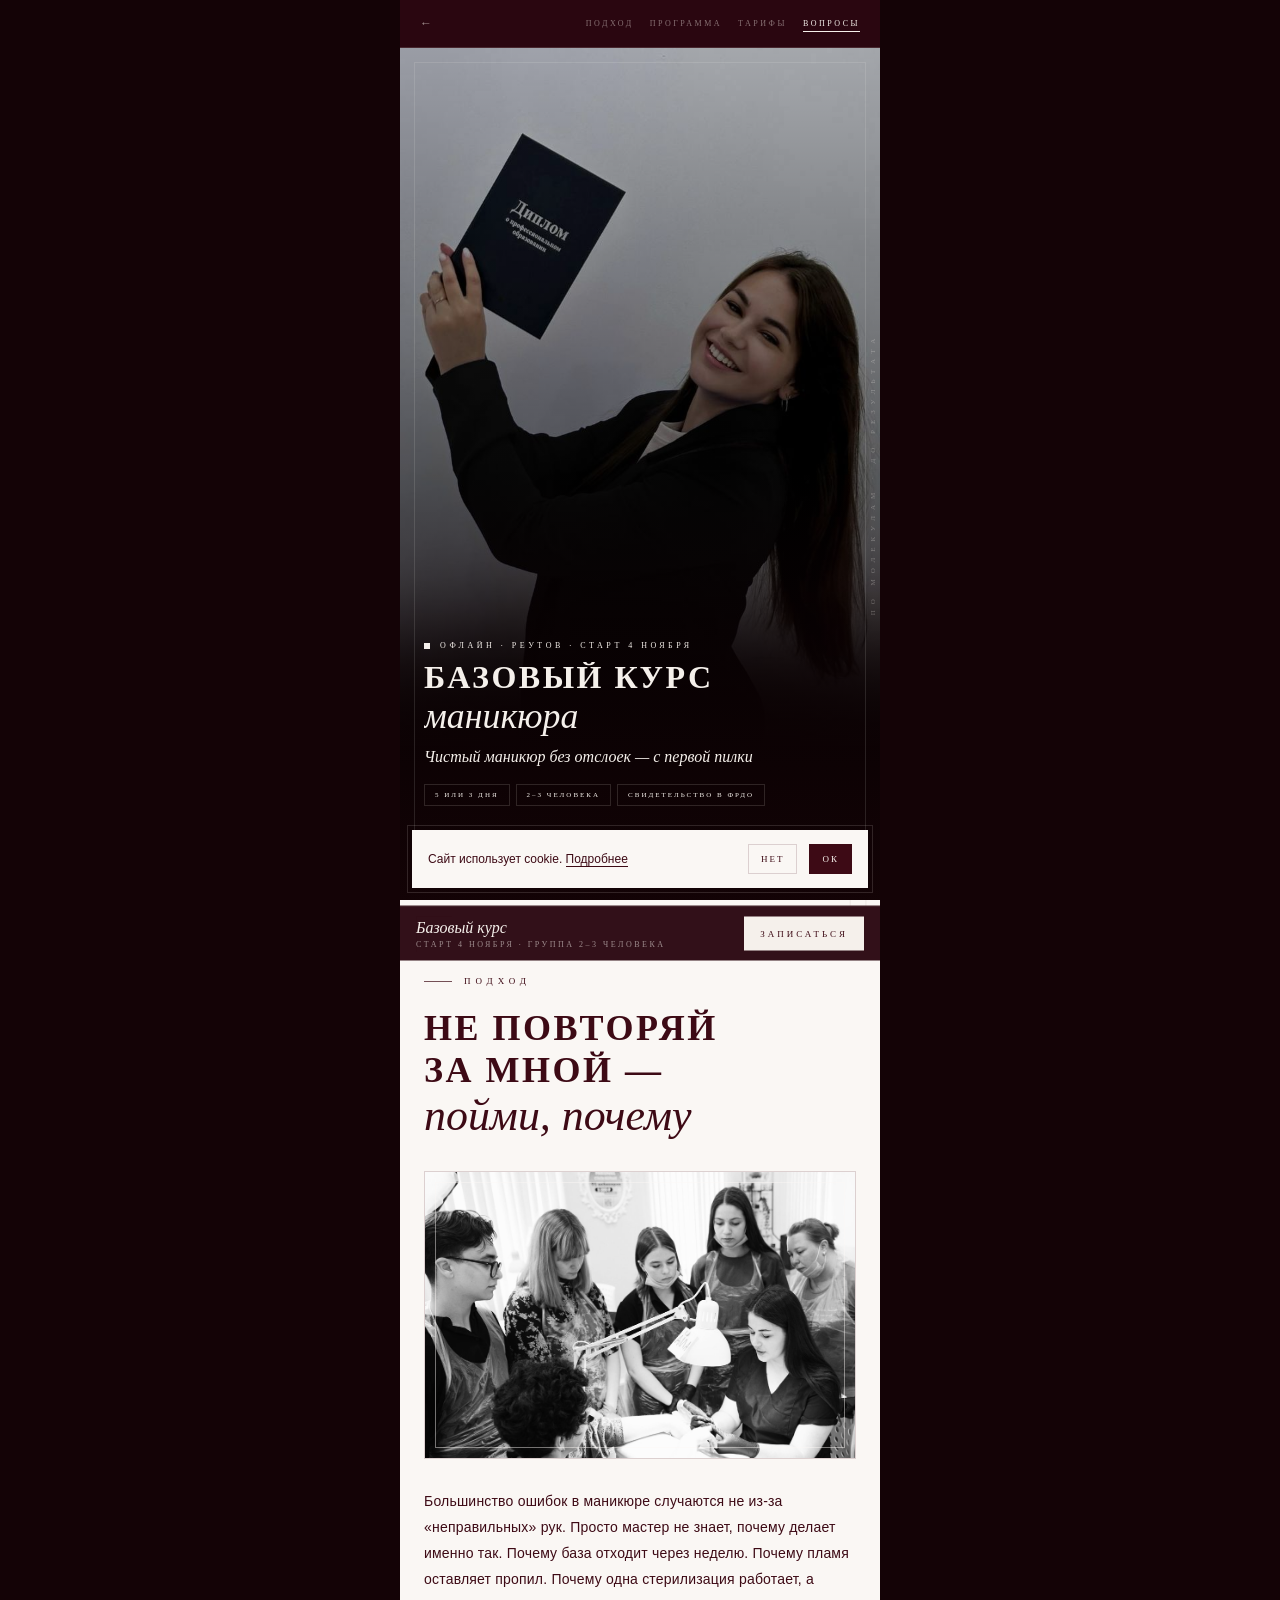
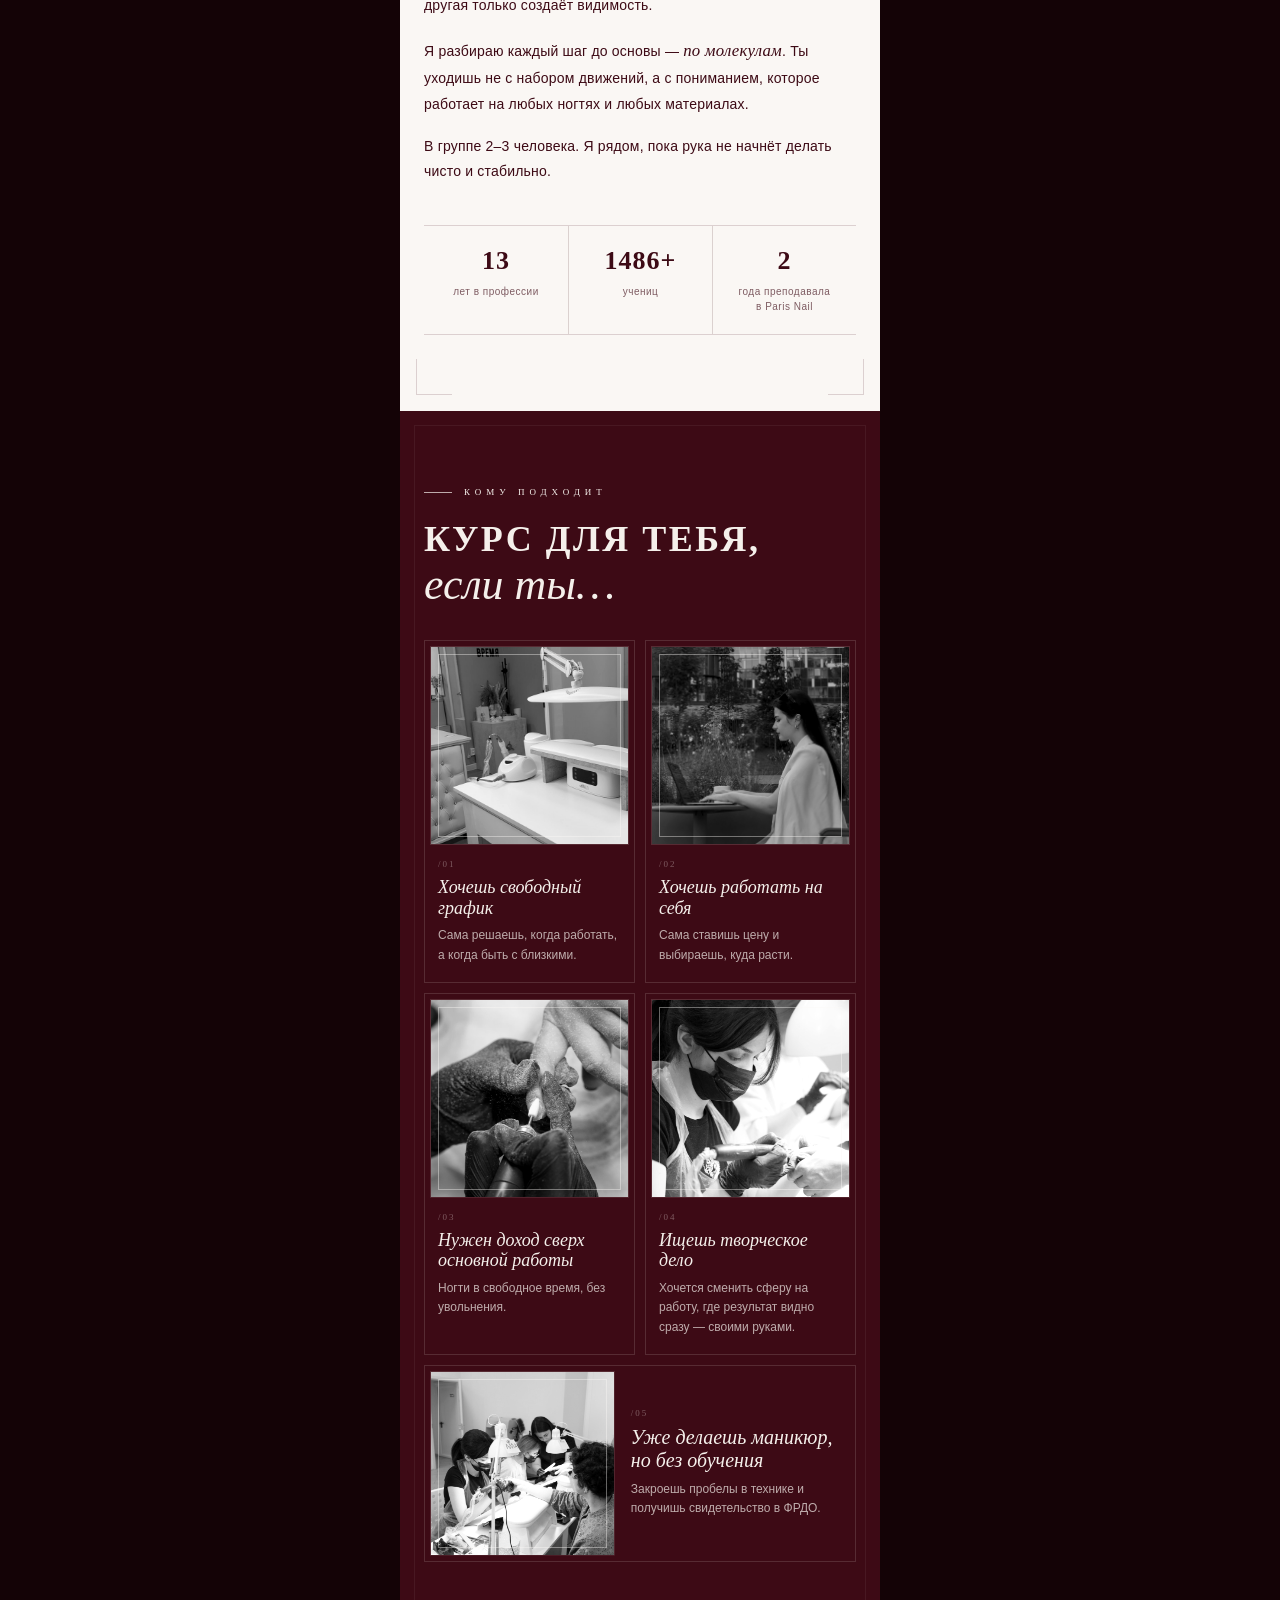
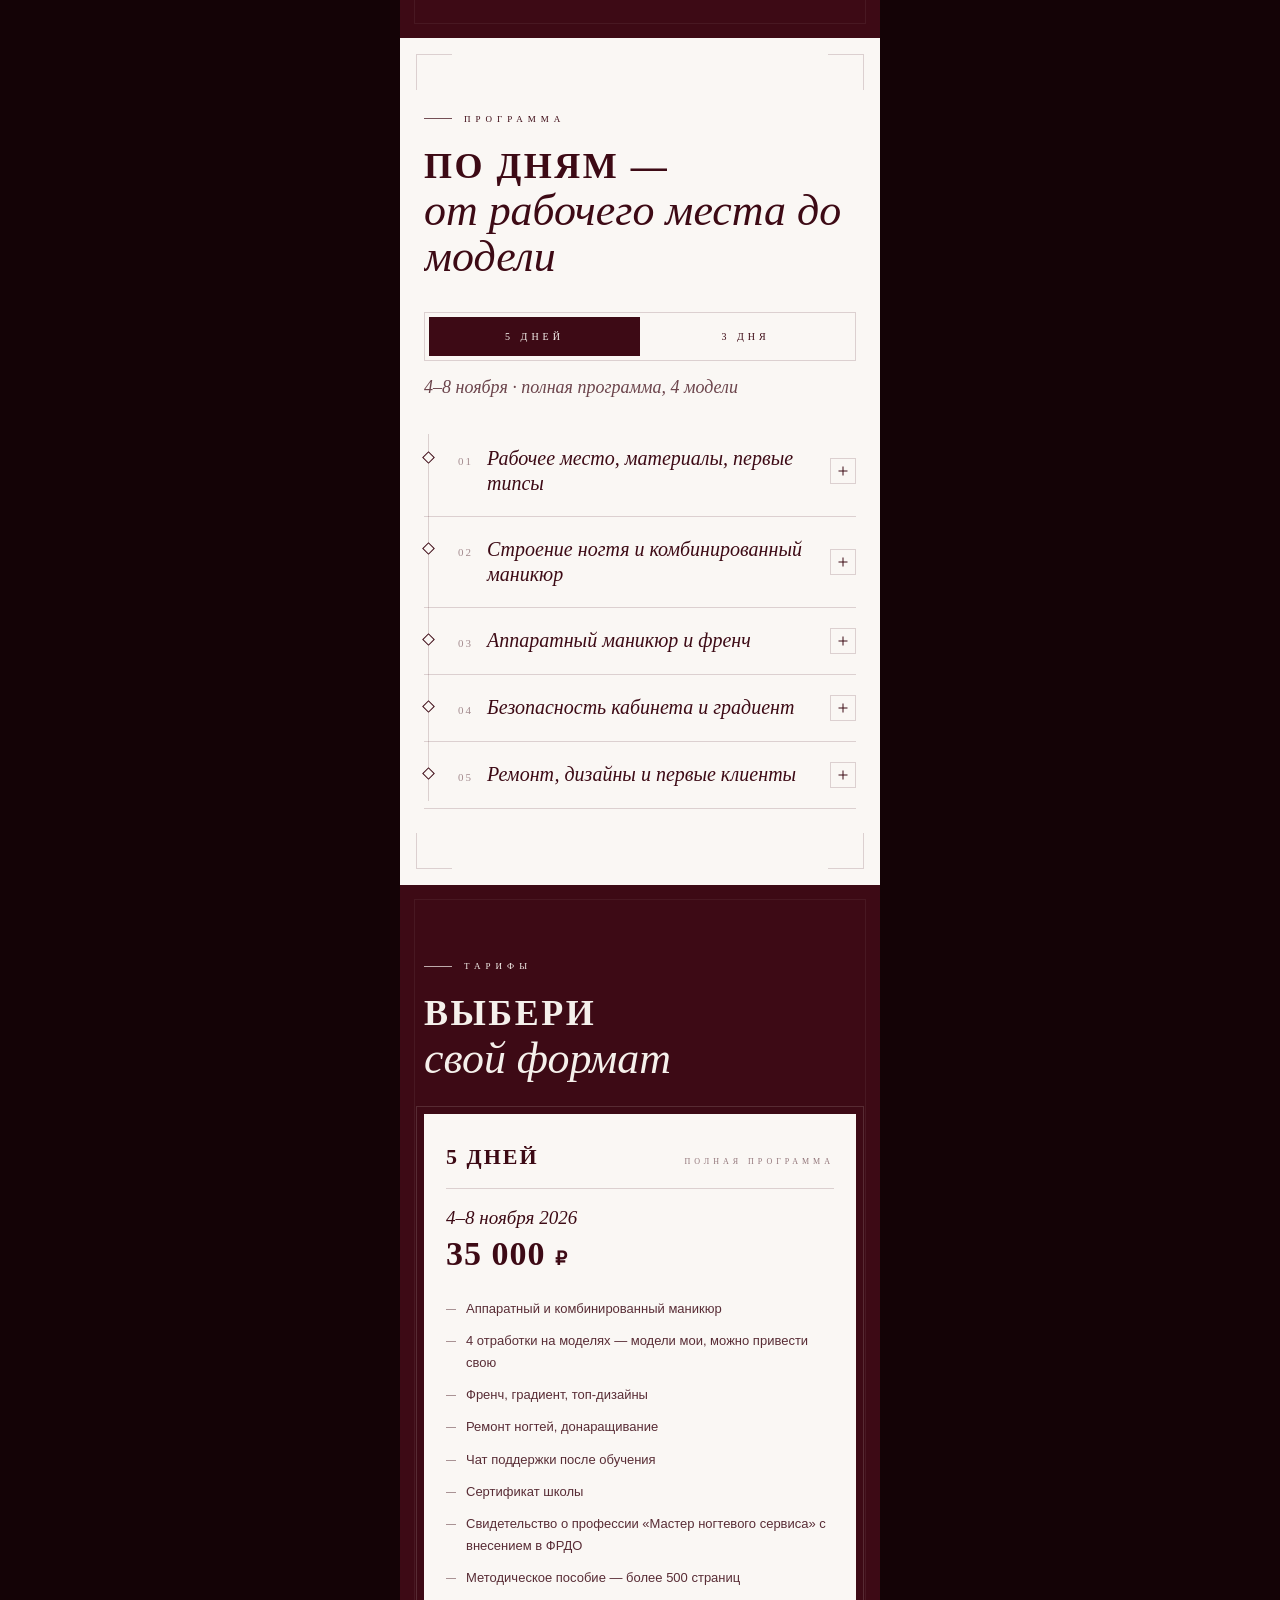
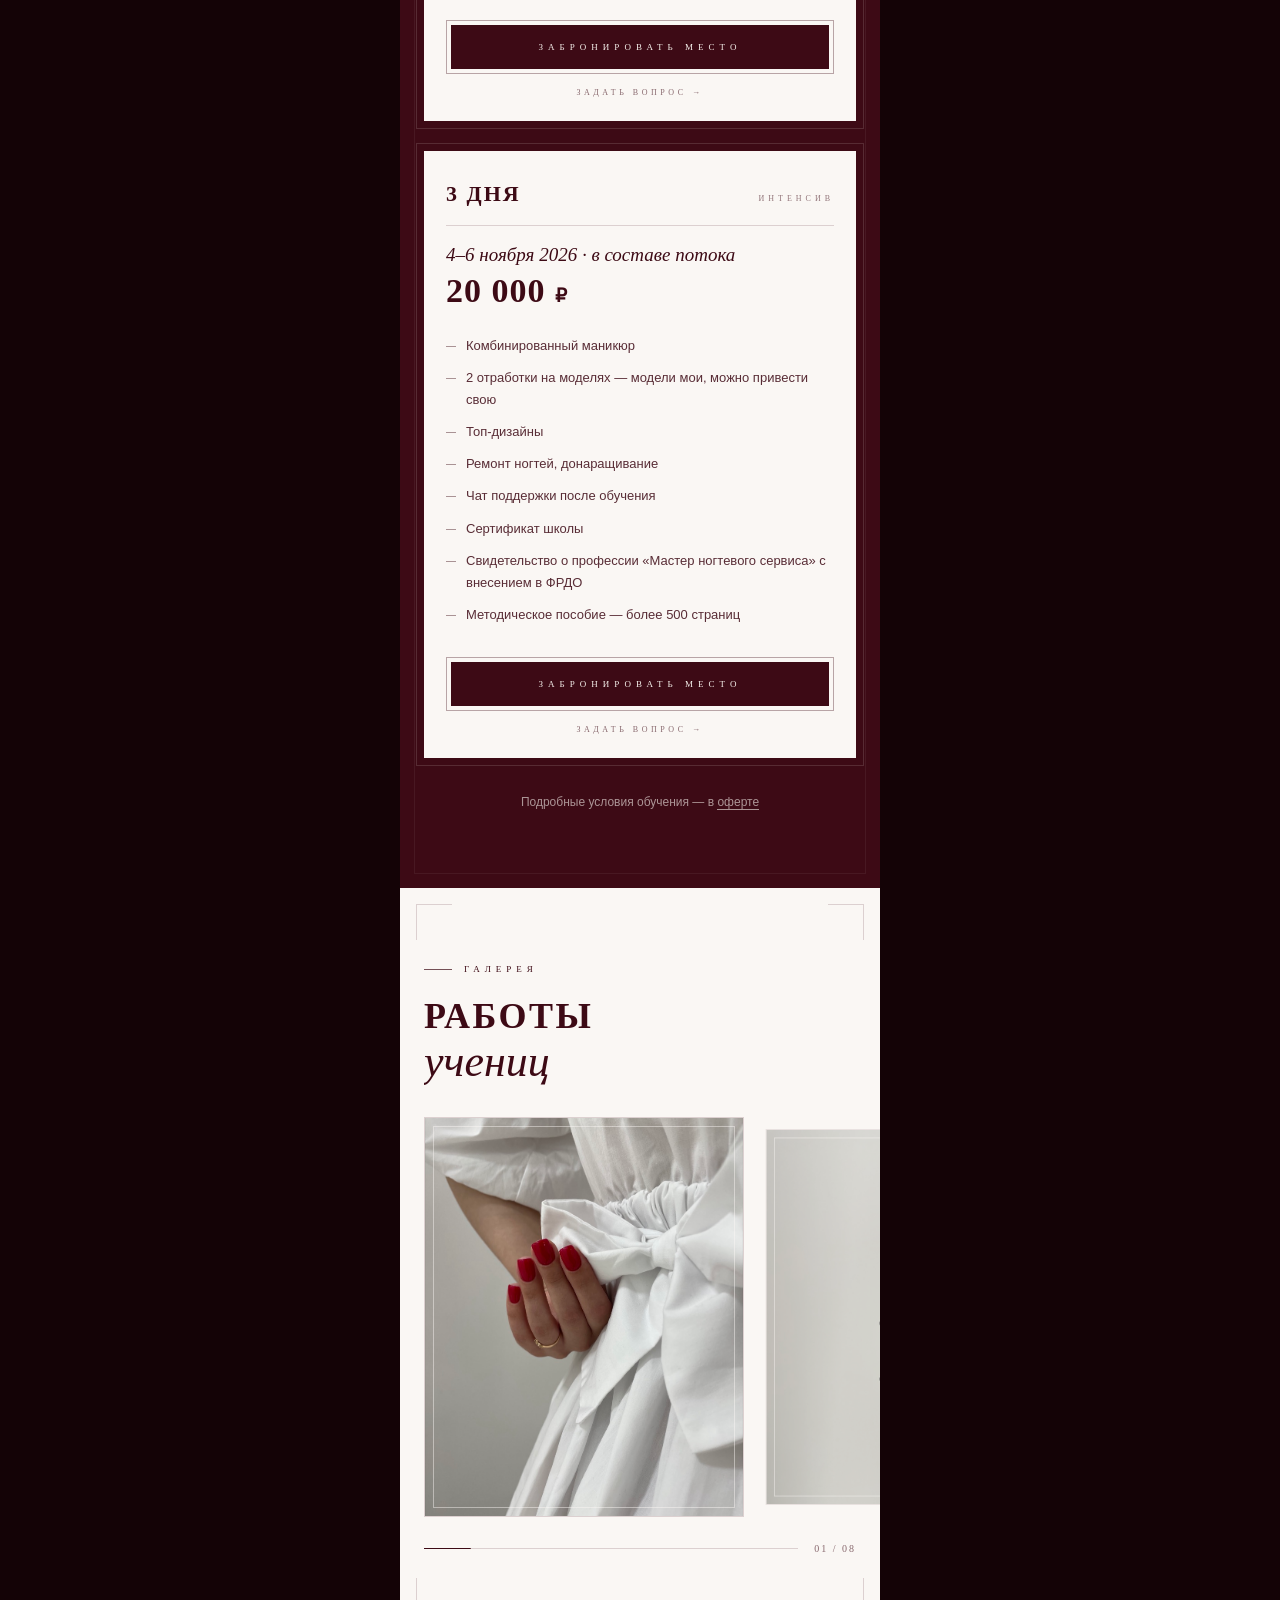
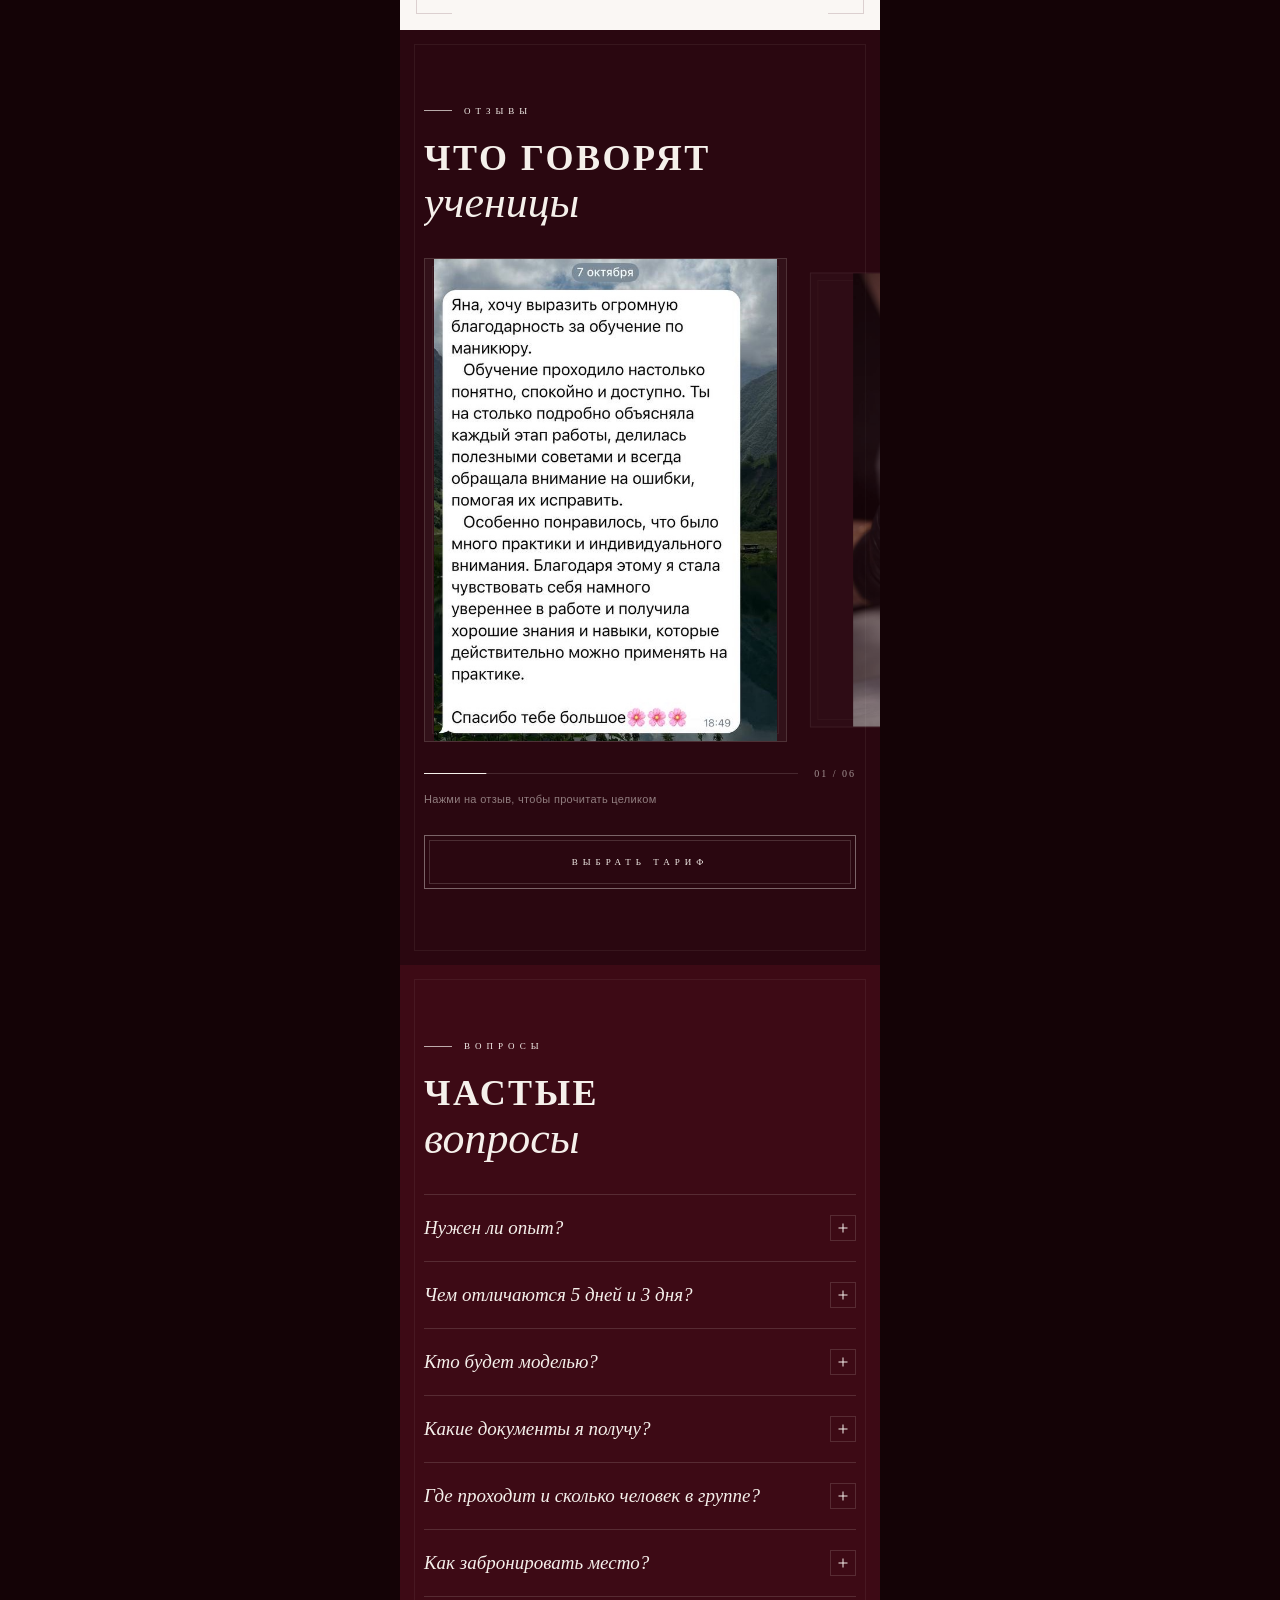
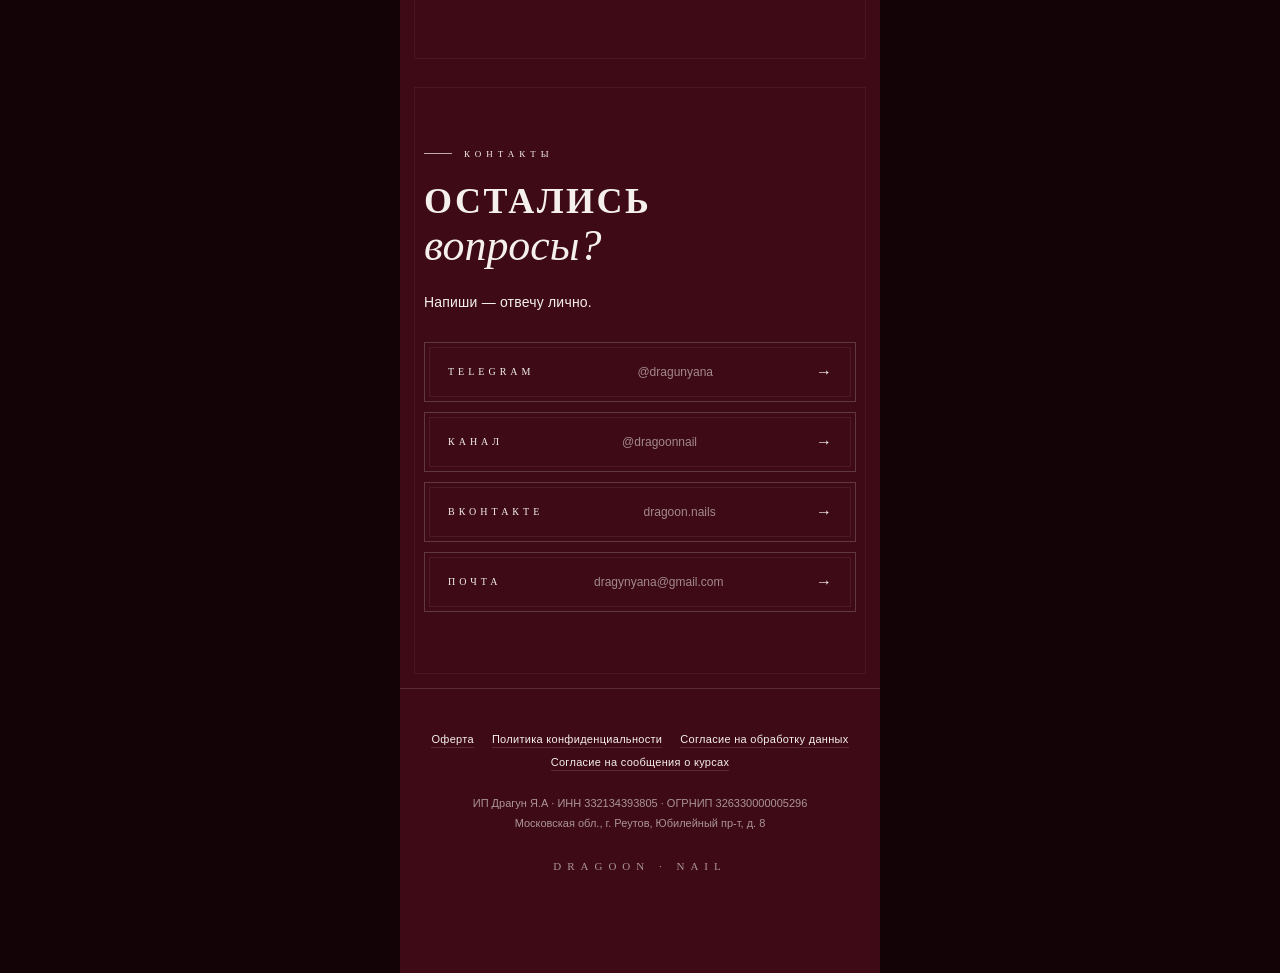
==== bazovyj-kurs.html @ 91896adf "Страница базового курса вместо Тильды Новая страница bazovyj-kurs.html: программа 5 и 3 дня, тарифы " ====
<!DOCTYPE html>
<html lang="ru">
<head>
  <meta charset="UTF-8">
  <meta name="viewport" content="width=device-width, initial-scale=1.0, viewport-fit=cover">
  <title>Базовый курс маникюра — DRAGOON.NAIL</title>
  <meta name="description" content="Офлайн-курс маникюра с нуля в Реутове. 5 или 3 дня, группа 2–3 человека, свидетельство с внесением в ФРДО. Старт 4 ноября.">
  <meta name="theme-color" content="#2A0710">
  <link rel="stylesheet" href="fonts/local-fonts.css">
  <script>document.documentElement.classList.add('js')</script>
  <style>
    /* Стиль: #3D0A15 тёмный | #FAF7F4 светлый | Cinzel заголовки | рамки, прямые углы */
    :root {
      --dark: #3D0A15;
      --darker: #2A0710;
      --light: #FAF7F4;
      --cream: #F5F0EB;
      --line-d: rgba(245,240,235,0.14);
      --line-l: rgba(61,10,21,0.16);
      --font-display: 'Cinzel', serif;
      --font-italic: 'Cormorant Garamond', serif;
      --font-body: 'Inter', sans-serif;
      --ease: cubic-bezier(.2,.7,.1,1);
    }
    *, *::before, *::after { box-sizing: border-box; margin: 0; padding: 0; }
    html { scroll-behavior: smooth; background: #140306; overflow-x: hidden; }
    body {
      max-width: 480px;
      margin: 0 auto;
      font-family: var(--font-body);
      font-weight: 300;
      color: var(--cream);
      background: var(--dark);
      -webkit-font-smoothing: antialiased;
      overflow-x: hidden;
    }
    a { color: inherit; text-decoration: none; }
    img { display: block; max-width: 100%; }
    button { font: inherit; color: inherit; background: none; border: 0; cursor: pointer; }
    ul, ol { list-style: none; }

    /* ─── ПРОГРЕСС ПРОКРУТКИ ─── */
    .progress {
      position: fixed; top: 0; left: 0; z-index: 300;
      width: 100%; height: 1px;
      background: var(--cream); opacity: 0.7;
      transform-origin: 0 50%; transform: scaleX(0);
    }

    /* ─── НАВИГАЦИЯ ─── */
    .nav {
      position: sticky; top: 0; z-index: 100;
      display: flex; align-items: center; justify-content: space-between;
      padding: 15px 20px;
      background: rgba(42,7,16,0.94);
      -webkit-backdrop-filter: blur(10px); backdrop-filter: blur(10px);
      border-bottom: 1px solid var(--line-d);
    }
    .nav__back { font-family: var(--font-display); font-size: 12px; opacity: 0.6; padding-right: 8px; }
    .nav__links { display: flex; gap: 16px; }
    .nav__links a {
      position: relative; padding: 4px 0;
      font-family: var(--font-display); font-size: 8px; letter-spacing: 2.5px; text-transform: uppercase;
      opacity: 0.45; transition: opacity .4s;
    }
    .nav__links a::after {
      content: ''; position: absolute; left: 0; bottom: 0; width: 100%; height: 1px;
      background: currentColor; transform: scaleX(0); transform-origin: left;
      transition: transform .5s var(--ease);
    }
    .nav__links a.is-active { opacity: 1; }
    .nav__links a.is-active::after { transform: scaleX(1); }

    /* ─── СЕКЦИИ ─── */
    section, .footer { position: relative; padding: 76px 24px; overflow: hidden; }
    .s-dark { background: var(--dark); color: var(--cream); }
    .s-light { background: var(--light); color: var(--dark); }
    /* Глубокий бордо — для отзывов, отделяет их от финальных блоков */
    .s-darker { background: var(--darker); color: var(--cream); }
    .s-dark .faq, .s-dark .faq details, .s-dark .plus { border-color: var(--line-d); }
    .s-dark .doc { border-color: var(--line-d); }
    .s-dark .doc--official { background: var(--light); color: var(--dark); border-color: var(--light); outline-color: var(--line-d); }
    .s-dark .doc--official .doc__marks span { border-color: rgba(61,10,21,0.3); }
    .s-dark .footer__docs a { border-color: var(--line-d); }
    .footer.s-dark { border-top: 1px solid var(--line-d); }
    .inner-frame { position: absolute; inset: 14px; border: 1px solid rgba(245,240,235,0.06); pointer-events: none; }
    .s-light .inner-frame { border-color: rgba(61,10,21,0.07); }
    .corner { position: absolute; width: 36px; height: 36px; pointer-events: none; transition: width 1.2s var(--ease), height 1.2s var(--ease); }
    .js .corner { width: 0; height: 0; }
    .js .in-corners .corner { width: 36px; height: 36px; }
    .corner--tl { top: 16px; left: 16px; border-top: 1px solid var(--line-l); border-left: 1px solid var(--line-l); }
    .corner--tr { top: 16px; right: 16px; border-top: 1px solid var(--line-l); border-right: 1px solid var(--line-l); }
    .corner--bl { bottom: 16px; left: 16px; border-bottom: 1px solid var(--line-l); border-left: 1px solid var(--line-l); }
    .corner--br { bottom: 16px; right: 16px; border-bottom: 1px solid var(--line-l); border-right: 1px solid var(--line-l); }

    /* Крупная римская цифра на фоне, двигается медленнее страницы */
    .bg-num {
      position: absolute; top: 34px; right: -6px;
      font-family: var(--font-display); font-weight: 400; font-size: 168px; line-height: 1;
      color: transparent; -webkit-text-stroke: 1px rgba(245,240,235,0.07);
      pointer-events: none; user-select: none; will-change: transform;
    }
    .s-light .bg-num { -webkit-text-stroke-color: rgba(61,10,21,0.07); }

    .label {
      display: flex; align-items: center; gap: 12px; margin-bottom: 22px;
      font-family: var(--font-display); font-size: 9px; letter-spacing: 5px; text-transform: uppercase; opacity: 0.55;
    }
    .label::before { content: ''; width: 28px; height: 1px; background: currentColor; opacity: 0.7; }
    .title {
      position: relative;
      font-family: var(--font-display); font-weight: 600;
      font-size: clamp(26px, 7.4vw, 36px); line-height: 1.12; letter-spacing: 2.5px; text-transform: uppercase;
      margin-bottom: 30px;
    }
    .italic { font-family: var(--font-italic); font-style: italic; font-weight: 400; text-transform: none; letter-spacing: 0; }
    .title .italic { font-size: 1.22em; line-height: 1.05; }
    .text { font-size: 14px; line-height: 1.85; letter-spacing: 0.2px; opacity: 0.82; }
    .text + .text { margin-top: 16px; }
    .text em { font-family: var(--font-italic); font-size: 1.2em; font-style: italic; opacity: 1; }

    /* ─── АНИМАЦИИ ПОЯВЛЕНИЯ ─── */
    .js [data-r] { opacity: 0; transform: translateY(26px); transition: opacity 1.1s var(--ease), transform 1.1s var(--ease); transition-delay: var(--d, 0s); }
    .js [data-r].in { opacity: 1; transform: none; }
    .mask { display: block; overflow: hidden; padding-bottom: 0.06em; }
    .mask > span { display: block; }
    .js .mask > span { transform: translateY(110%); transition: transform 1.2s var(--ease); transition-delay: var(--d, 0s); }
    .js .mask.in > span { transform: none; }

    /* ─── ФОТО-РАМКИ ─── */
    .ph {
      position: relative; display: flex; align-items: center; justify-content: center;
      padding: 18px; text-align: center; border: 1px solid var(--line-l);
    }
    .s-dark .ph, .s-darker .ph { border-color: var(--line-d); }
    .ph::before { content: ''; position: absolute; inset: 7px; border: 1px solid currentColor; opacity: 0.06; pointer-events: none; }
    .ph > span { font-family: var(--font-display); font-size: 8px; line-height: 2.1; letter-spacing: 3px; text-transform: uppercase; opacity: 0.38; }
    .ph > img { position: absolute; inset: 0; width: 100%; height: 100%; object-fit: cover; }

    /* ─── КНОПКИ: двойная рамка, заливка слева направо ─── */
    .btn { display: block; width: 100%; padding: 4px; border: 1px solid rgba(245,240,235,0.4); text-align: center; }
    .btn > span {
      position: relative; z-index: 0; display: block; overflow: hidden;
      padding: 16px 20px; border: 1px solid rgba(245,240,235,0.16);
      font-family: var(--font-display); font-size: 9px; letter-spacing: 5px; text-transform: uppercase;
      transition: color .55s var(--ease);
    }
    .btn > span::before {
      content: ''; position: absolute; inset: 0; z-index: -1; background: var(--cream);
      transform: scaleX(0); transform-origin: right; transition: transform .65s var(--ease);
    }
    .btn:hover > span, .btn:focus-visible > span { color: var(--dark); }
    .btn:hover > span::before, .btn:focus-visible > span::before { transform: scaleX(1); transform-origin: left; }
    .btn--solid > span { background: var(--cream); color: var(--dark); }
    .btn--solid > span::before { background: var(--dark); }
    .btn--solid:hover > span, .btn--solid:focus-visible > span { color: var(--cream); }
    .s-light .btn, .plan .btn { border-color: rgba(61,10,21,0.35); }
    .s-light .btn > span, .plan .btn > span { border-color: rgba(61,10,21,0.14); }
    .plan .btn--solid > span { background: var(--dark); color: var(--cream); }
    .plan .btn--solid > span::before { background: var(--darker); }

    /* ─── 1. ШАПКА ─── */
    /* Фото на весь экран, затемнение снизу — как на главной */
    .hero { min-height: calc(100svh - 48px); padding: 28px 24px 40px; display: flex; flex-direction: column; justify-content: flex-end; }
    .hero__photo { position: absolute; inset: 0; z-index: 0; padding: 0; border: 0; }
    .hero__photo::before { display: none; }
    .hero__photo > img { object-position: center 18%; transform: scale(1.08); transition: transform 2.4s var(--ease); }
    .hero__photo.in > img { transform: none; }
    .hero__photo::after {
      content: ''; position: absolute; inset: 0;
      background: linear-gradient(to bottom, rgba(0,0,0,0.05) 0%, rgba(0,0,0,0.5) 50%, rgba(20,3,6,0.95) 100%);
    }
    .js .hero__photo { opacity: 0; transform: none; transition: opacity 1.4s var(--ease); }
    .js .hero__photo.in { opacity: 1; }
    .hero > *:not(.hero__photo) { position: relative; z-index: 2; }
    .hero > .inner-frame { position: absolute; z-index: 2; border-color: rgba(245,240,235,0.12); }
    .hero > .hero__vert { position: absolute; }
    /* Текст шапки мельче и ниже, чтобы не закрывать лицо */
    .hero { padding-bottom: 28px; }
    .hero .hero__tag { font-size: 8px; letter-spacing: 3.5px; margin-bottom: 12px; }
    .hero .hero__title { font-size: clamp(24px, 7vw, 32px); letter-spacing: 2.5px; }
    .hero .hero__sub { font-size: 16px; margin-top: 10px; }
    .hero .hero__badges { gap: 6px; margin: 16px 0 18px; }
    .hero .hero__badges span { padding: 6px 10px; font-size: 7px; letter-spacing: 2px; }
    .hero .btn > span { padding: 13px 18px; }
    .hero .hero__scroll { display: none; }
    .hero__vert {
      position: absolute; top: 50%; right: 3px; transform: translateY(-50%) rotate(180deg);
      writing-mode: vertical-rl; font-family: var(--font-display); font-size: 7px; letter-spacing: 6px; opacity: 0.3;
    }
    .hero__tag { display: flex; align-items: center; gap: 10px; margin-bottom: 18px; font-family: var(--font-display); font-size: 9px; letter-spacing: 4px; text-transform: uppercase; opacity: 0.75; }
    .hero__tag i { width: 6px; height: 6px; background: var(--cream); animation: pulse 2.4s ease-in-out infinite; }
    @keyframes pulse { 0%, 100% { opacity: 1; } 50% { opacity: 0.2; } }
    .hero__title { font-family: var(--font-display); font-weight: 700; font-size: clamp(40px, 12.4vw, 58px); line-height: 0.98; letter-spacing: 3px; text-transform: uppercase; }
    .hero__title .italic { font-size: 1.12em; font-weight: 400; letter-spacing: 0; margin-top: 4px; }
    .hero__sub { margin-top: 18px; font-family: var(--font-italic); font-style: italic; font-size: 21px; line-height: 1.35; opacity: 0.8; }
    .hero__badges { display: flex; flex-wrap: wrap; gap: 8px; margin: 26px 0 30px; }
    .hero__badges span { padding: 8px 12px; border: 1px solid var(--line-d); font-family: var(--font-display); font-size: 8px; letter-spacing: 2.5px; text-transform: uppercase; }
    .hero__scroll { display: flex; justify-content: center; margin-top: 28px; }
    .hero__scroll span { position: relative; width: 1px; height: 44px; background: var(--line-d); overflow: hidden; }
    .hero__scroll span::after { content: ''; position: absolute; left: 0; top: -14px; width: 1px; height: 14px; background: var(--cream); animation: drip 2.2s var(--ease) infinite; }
    @keyframes drip { to { top: 44px; } }

    /* ─── 2. ПОДХОД ─── */
    .approach__photo { aspect-ratio: 3 / 2; margin: 6px 0 30px; padding: 0; overflow: hidden; }
    .approach__photo > img { object-fit: cover; object-position: center 30%; }
    .approach__photo::after { content: ''; position: absolute; inset: 10px; border: 1px solid rgba(250,247,244,0.45); pointer-events: none; }
    .facts { display: grid; grid-template-columns: repeat(3, 1fr); margin-top: 40px; border-top: 1px solid var(--line-l); border-bottom: 1px solid var(--line-l); }
    .fact { padding: 22px 8px 20px; text-align: center; }
    .fact + .fact { border-left: 1px solid var(--line-l); }
    .fact__num { font-family: var(--font-display); font-weight: 600; font-size: 26px; letter-spacing: 1px; line-height: 1; }
    .fact__label { margin-top: 10px; font-size: 10px; line-height: 1.5; letter-spacing: 0.5px; opacity: 0.65; }

    /* ─── 3. КОМУ ПОДХОДИТ: квадраты с фото ─── */
    .num { flex-shrink: 0; min-width: 30px; font-family: var(--font-display); font-size: 11px; letter-spacing: 2px; opacity: 0.35; }
    .who { display: grid; grid-template-columns: 1fr 1fr; gap: 10px; }
    .who__item { position: relative; display: flex; flex-direction: column; border: 1px solid var(--line-d); padding: 5px; }
    .who__photo { aspect-ratio: 1 / 1; overflow: hidden; padding: 10px; border-color: rgba(245,240,235,0.08); }
    .who__photo > img { transition: transform 1.4s var(--ease); }
    .who__item:hover .who__photo > img { transform: scale(1.06); }
    .who__photo:has(img) { padding: 0; }
    /* Фото в карточках чёрно-белые, как портрет на главной */
    .who__photo > img { filter: grayscale(1) contrast(1.05); }
    .who__photo:has(img)::after { content: ''; position: absolute; inset: 7px; border: 1px solid rgba(250,247,244,0.4); pointer-events: none; }
    .js .who__photo { clip-path: inset(100% 0 0 0); transition: clip-path 1.3s var(--ease); transition-delay: calc(var(--d, 0s) + .15s); }
    .js .who__item.in .who__photo { clip-path: inset(0 0 0 0); }
    .who__body { padding: 14px 8px 12px; }
    .who__body .num { display: block; margin-bottom: 8px; font-size: 9px; }
    .who__item h3 { font-family: var(--font-italic); font-style: italic; font-weight: 500; font-size: 18px; line-height: 1.15; margin-bottom: 8px; }
    .who__item p { font-size: 12px; line-height: 1.6; opacity: 0.7; }
    /* Пятая карточка — на всю ширину: фото слева, текст справа */
    .who__item--wide { grid-column: 1 / -1; flex-direction: row; }
    .who__item--wide .who__photo { flex: 0 0 44%; }
    .who__item--wide .who__body { display: flex; flex-direction: column; justify-content: center; padding: 14px 14px 14px 16px; }
    .who__item--wide h3 { font-size: 20px; }

    /* ─── 4. ПРОГРАММА ─── */
    .tabs { position: relative; display: grid; grid-template-columns: 1fr 1fr; border: 1px solid var(--line-l); padding: 4px; }
    .tabs button { position: relative; z-index: 1; padding: 14px 0; font-family: var(--font-display); font-size: 10px; letter-spacing: 4px; text-transform: uppercase; color: var(--dark); transition: color .5s var(--ease); }
    .tabs button[aria-selected="true"] { color: var(--cream); }
    .tabs__ind { position: absolute; top: 4px; bottom: 4px; left: 4px; width: calc(50% - 4px); background: var(--dark); transition: transform .6s var(--ease); }
    .tabs[data-active="p3"] .tabs__ind { transform: translateX(100%); }
    .tabs__note { margin: 16px 0 28px; font-family: var(--font-italic); font-style: italic; font-size: 18px; opacity: 0.75; }
    .tl { position: relative; }
    .tl[hidden] { display: none; }
    .tl.is-swap .day { animation: swap .7s var(--ease) both; }
    .tl.is-swap .day:nth-child(3) { animation-delay: .06s; } .tl.is-swap .day:nth-child(4) { animation-delay: .12s; }
    .tl.is-swap .day:nth-child(5) { animation-delay: .18s; } .tl.is-swap .day:nth-child(6) { animation-delay: .24s; }
    @keyframes swap { from { opacity: 0; transform: translateY(16px); } to { opacity: 1; transform: none; } }
    .tl__line { position: absolute; top: 8px; bottom: 8px; left: 4px; width: 1px; background: var(--line-l); }
    .tl__line span { position: absolute; inset: 0; background: var(--dark); transform-origin: top; transform: scaleY(0); }
    .day { position: relative; padding-left: 34px; border-bottom: 1px solid var(--line-l); }
    .day::before { content: ''; position: absolute; left: 0; top: 27px; width: 9px; height: 9px; background: var(--light); border: 1px solid var(--dark); transform: rotate(45deg); transition: background .5s; }
    .day.passed::before { background: var(--dark); }
    .day summary { display: flex; align-items: baseline; gap: 14px; padding: 20px 0; cursor: pointer; list-style: none; }
    .day summary::-webkit-details-marker { display: none; }
    .day__num { font-family: var(--font-display); font-size: 11px; letter-spacing: 2px; opacity: 0.45; }
    .day__title { flex: 1; font-family: var(--font-italic); font-style: italic; font-weight: 500; font-size: 20px; line-height: 1.25; }
    .plus { position: relative; flex-shrink: 0; align-self: center; width: 26px; height: 26px; border: 1px solid var(--line-l); }
    .plus::before, .plus::after { content: ''; position: absolute; top: 50%; left: 50%; width: 9px; height: 1px; background: currentColor; transform: translate(-50%, -50%); transition: transform .45s var(--ease); }
    .plus::after { transform: translate(-50%, -50%) rotate(90deg); }
    [open] > summary .plus::after { transform: translate(-50%, -50%) rotate(0deg); }
    .day__body { padding: 0 0 24px; }
    .day[open] .day__body { animation: swap .6s var(--ease) both; }
    .kicker { margin: 4px 0 10px; font-family: var(--font-display); font-size: 8px; letter-spacing: 4px; text-transform: uppercase; opacity: 0.5; }
    .kicker:not(:first-child) { margin-top: 20px; }
    .dash li { position: relative; padding: 5px 0 5px 20px; font-size: 13px; line-height: 1.7; opacity: 0.85; }
    .dash li::before { content: ''; position: absolute; left: 0; top: 16px; width: 10px; height: 1px; background: currentColor; opacity: 0.5; }
    .dash b { font-weight: 500; }

    /* ─── 5. ТАРИФЫ ─── */
    .plans { display: flex; flex-direction: column; gap: 30px; }
    .plan { position: relative; padding: 30px 22px 24px; background: var(--light); color: var(--dark); outline: 1px solid var(--line-d); outline-offset: 7px; }
    .plan__top { display: flex; justify-content: space-between; align-items: baseline; gap: 10px; padding-bottom: 18px; border-bottom: 1px solid var(--line-l); }
    .plan__tag { font-family: var(--font-display); font-size: 8px; letter-spacing: 4px; text-transform: uppercase; opacity: 0.55; }
    .plan__days { font-family: var(--font-display); font-weight: 600; font-size: 22px; letter-spacing: 2px; text-transform: uppercase; }
    .plan__date { margin-top: 18px; font-family: var(--font-italic); font-style: italic; font-size: 19px; }
    .plan__price { margin: 6px 0 20px; font-family: var(--font-display); font-weight: 600; font-size: 34px; letter-spacing: 1px; }
    .plan__price small { font-size: 0.55em; }
    .plan .dash { margin-bottom: 26px; }
    .plan__ask { display: block; margin-top: 14px; text-align: center; font-family: var(--font-display); font-size: 8px; letter-spacing: 3.5px; text-transform: uppercase; opacity: 0.6; }
    .plan__ask:hover { opacity: 1; }
    .plans__note { margin-top: 34px; font-size: 12px; line-height: 1.7; text-align: center; opacity: 0.6; }
    .plans__note a { border-bottom: 1px solid currentColor; }

    /* ─── 6–7. ГАЛЕРЕИ ─── */
    .gallery {
      display: flex; gap: 12px; margin: 0 -24px; padding: 0 24px 4px;
      overflow-x: auto; scroll-snap-type: x mandatory; scroll-padding: 0 24px;
      scrollbar-width: none; -webkit-overflow-scrolling: touch; cursor: grab;
    }
    .gallery::-webkit-scrollbar { display: none; }
    .gallery__item { flex: 0 0 74%; aspect-ratio: 4 / 5; scroll-snap-align: start; transform: scale(0.94); opacity: 0.55; transition: transform .7s var(--ease), opacity .7s var(--ease); }
    .gallery__item.is-active { transform: none; opacity: 1; }
    .gallery__item > img { pointer-events: none; user-select: none; }
    .gallery__item:has(img)::after { content: ''; position: absolute; inset: 8px; border: 1px solid rgba(250,247,244,0.45); pointer-events: none; }
    .gallery--reviews .gallery__item { flex-basis: 84%; aspect-ratio: 3 / 4; padding: 0; background: rgba(245,240,235,0.04); cursor: zoom-in; }
    .gallery--reviews .gallery__item > img { object-fit: contain; }
    .gallery--reviews .gallery__item::after { display: none; }
    .gallery__hint { margin-top: 14px; font-size: 11px; letter-spacing: 0.3px; opacity: 0.5; }
    .gallery__meta { display: flex; align-items: center; gap: 16px; margin-top: 22px; }
    .gallery__bar { position: relative; flex: 1; height: 1px; background: var(--line-l); }
    .s-dark .gallery__bar, .s-darker .gallery__bar { background: var(--line-d); }
    .gallery__bar span { position: absolute; top: 0; left: 0; height: 1px; width: 100%; background: currentColor; transform-origin: left; transform: scaleX(0.16); transition: transform .5s var(--ease); }
    .gallery__count { font-family: var(--font-display); font-size: 10px; letter-spacing: 2px; opacity: 0.6; }
    .lightbox { position: fixed; inset: 0; z-index: 450; display: none; align-items: center; justify-content: center; padding: 56px 12px 24px; background: rgba(20,3,6,0.96); cursor: zoom-out; }
    .lightbox.open { display: flex; animation: fade .35s ease; }
    @keyframes fade { from { opacity: 0; } }
    .lightbox img { max-width: 100%; max-height: 100%; object-fit: contain; outline: 1px solid var(--line-d); outline-offset: 6px; }
    .lightbox__close { position: absolute; top: 14px; right: 14px; }

    /* ─── 8. ВОПРОСЫ ─── */
    .faq { border-top: 1px solid var(--line-l); }
    .faq details { border-bottom: 1px solid var(--line-l); }
    .faq summary { display: flex; align-items: center; gap: 16px; padding: 20px 0; cursor: pointer; list-style: none; font-family: var(--font-italic); font-style: italic; font-weight: 500; font-size: 19px; line-height: 1.3; }
    .faq summary::-webkit-details-marker { display: none; }
    .faq summary > span:first-child { flex: 1; }
    .faq__body { padding: 0 0 24px; font-size: 13.5px; line-height: 1.8; opacity: 0.85; }
    .faq details[open] .faq__body { animation: swap .6s var(--ease) both; }
    .faq__body a { border-bottom: 1px solid currentColor; }
    .docs { display: grid; gap: 10px; margin-bottom: 14px; }
    .doc { position: relative; padding: 18px 18px 20px; border: 1px solid var(--line-l); }
    .doc--official { background: var(--dark); color: var(--cream); border-color: var(--dark); outline: 1px solid var(--line-l); outline-offset: 4px; }
    .doc__name { margin: 6px 0 8px; font-family: var(--font-italic); font-style: italic; font-weight: 500; font-size: 20px; line-height: 1.2; }
    .doc__text { font-size: 13px; line-height: 1.65; opacity: 0.85; }
    .doc__marks { display: flex; gap: 6px; margin-top: 14px; }
    .doc__marks span { padding: 5px 10px; border: 1px solid rgba(245,240,235,0.35); font-family: var(--font-display); font-size: 9px; letter-spacing: 2px; }

    /* ─── 9. КОНТАКТЫ ─── */
    .contacts { display: grid; gap: 10px; margin-top: 8px; }
    .contact { display: block; padding: 4px; border: 1px solid rgba(245,240,235,0.2); }
    .contact > span { display: flex; justify-content: space-between; align-items: center; padding: 15px 18px; border: 1px solid rgba(245,240,235,0.08); transition: background .5s var(--ease), color .5s var(--ease); }
    .contact b { font-family: var(--font-display); font-weight: 400; font-size: 10px; letter-spacing: 4px; text-transform: uppercase; }
    .contact i { font-style: normal; font-size: 12px; opacity: 0.55; }
    .contact em { font-style: normal; font-family: var(--font-display); transition: transform .5s var(--ease); }
    .contact:hover > span { background: var(--cream); color: var(--dark); }
    .contact:hover em { transform: translateX(6px); }

    /* ─── ПОДВАЛ ─── */
    .footer { padding: 44px 24px 96px; text-align: center; }
    .footer__docs { display: flex; flex-wrap: wrap; justify-content: center; gap: 8px 18px; margin-bottom: 22px; }
    .footer__docs a { font-size: 11px; letter-spacing: 0.3px; border-bottom: 1px solid var(--line-l); padding-bottom: 2px; }
    .footer p { font-size: 11px; line-height: 1.9; opacity: 0.6; }
    .footer__logo { margin-top: 22px; font-family: var(--font-display); font-size: 10px; letter-spacing: 6px; opacity: 0.5; }

    /* ─── ПЛАВАЮЩАЯ КНОПКА ЗАПИСИ ─── */
    .sticky-cta {
      position: fixed; left: 50%; bottom: 0; z-index: 90;
      width: min(480px, 100%); padding: 10px 16px calc(10px + env(safe-area-inset-bottom));
      background: rgba(42,7,16,0.96); border-top: 1px solid var(--line-d);
      display: flex; align-items: center; justify-content: space-between; gap: 12px;
      transform: translate(-50%, 110%); transition: transform .6s var(--ease);
    }
    .sticky-cta.show { transform: translate(-50%, 0); }
    .sticky-cta p { font-family: var(--font-italic); font-style: italic; font-size: 16px; line-height: 1.2; }
    .sticky-cta p small { display: block; font-family: var(--font-display); font-style: normal; font-size: 8px; letter-spacing: 2.5px; text-transform: uppercase; opacity: 0.55; margin-top: 3px; }
    .sticky-cta a { flex-shrink: 0; padding: 12px 16px; background: var(--cream); color: var(--dark); font-family: var(--font-display); font-size: 9px; letter-spacing: 3px; text-transform: uppercase; }

    /* ─── ОКНО ЗАПИСИ (Яндекс Форма) ─── */
    .modal { position: fixed; inset: 0; z-index: 400; display: none; align-items: flex-end; justify-content: center; background: rgba(20,3,6,0.82); }
    .modal.open { display: flex; }
    .modal__sheet { width: 100%; max-width: 480px; max-height: 92vh; overflow-y: auto; padding: 26px 20px 20px; background: var(--darker); border-top: 1px solid var(--line-d); animation: up .5s var(--ease); }
    @keyframes up { from { transform: translateY(100%); } to { transform: none; } }
    .modal__head { display: flex; justify-content: space-between; align-items: center; gap: 12px; }
    .modal__title { font-family: var(--font-display); font-size: 11px; letter-spacing: 4px; text-transform: uppercase; }
    .modal__close { position: relative; width: 34px; height: 34px; border: 1px solid var(--line-d); }
    .modal__close::before, .modal__close::after { content: ''; position: absolute; top: 50%; left: 50%; width: 12px; height: 1px; background: var(--cream); transform: translate(-50%, -50%) rotate(45deg); }
    .modal__close::after { transform: translate(-50%, -50%) rotate(-45deg); }
    .modal__sub { margin: 10px 0 18px; font-family: var(--font-italic); font-style: italic; font-size: 17px; opacity: 0.75; }
    .modal__frame { display: block; width: 100%; height: 720px; border: 0; }

    /* ─── COOKIE ─── */
    .cookie { position: fixed; left: 50%; bottom: 12px; z-index: 350; width: min(456px, calc(100% - 24px)); transform: translateX(-50%); display: none; align-items: center; gap: 12px; padding: 14px 16px; background: var(--light); color: var(--dark); outline: 1px solid var(--line-d); outline-offset: 4px; }
    .cookie.show { display: flex; }
    .cookie p { flex: 1; font-size: 12px; line-height: 1.5; }
    .cookie a { border-bottom: 1px solid currentColor; }
    .cookie button { padding: 9px 12px; border: 1px solid var(--line-l); font-family: var(--font-display); font-size: 9px; letter-spacing: 2px; text-transform: uppercase; }
    .cookie button.ok { background: var(--dark); color: var(--cream); border-color: var(--dark); }

    @media (prefers-reduced-motion: reduce) {
      html { scroll-behavior: auto; }
      .js [data-r], .js .mask > span, .js .hero__photo, .hero__photo > img { opacity: 1; transform: none; clip-path: none; transition: none; }
      .js .corner { width: 36px; height: 36px; }
      .js .who__photo { clip-path: none; }
      *, *::before, *::after { animation: none !important; }
    }
  </style>
</head>
<body>

  <div class="progress" id="progress"></div>

  <nav class="nav">
    <a href="index.html" class="nav__back" aria-label="На главную">←</a>
    <div class="nav__links">
      <a href="#podhod">Подход</a>
      <a href="#programma">Программа</a>
      <a href="#tarif">Тарифы</a>
      <a href="#voprosy">Вопросы</a>
    </div>
  </nav>

  <!-- 1 ─── ШАПКА [бордо] ─── -->
  <section class="hero s-dark" id="top">
    <div class="inner-frame"></div>
    <span class="hero__vert">ПО МОЛЕКУЛАМ · ДО РЕЗУЛЬТАТА</span>
    <!-- ▼ ФОТО ШАПКИ: hero.jpg (прежнее фото с главной) ▼ -->
    <div class="hero__photo ph" data-r><img src="hero.jpg" alt="Яна Драгун"></div>
    <p class="hero__tag" data-r style="--d:.3s"><i></i>Офлайн · Реутов · Старт 4 ноября</p>
    <h1 class="hero__title">
      <span class="mask"><span style="--d:.35s; white-space: nowrap">Базовый курс</span></span>
      <span class="mask"><span class="italic" style="--d:.55s">маникюра</span></span>
    </h1>
    <p class="hero__sub" data-r style="--d:.75s">Чистый маникюр без отслоек — с первой пилки</p>
    <div class="hero__badges" data-r style="--d:.9s">
      <span>5 или 3 дня</span><span>2–3 человека</span><span>Свидетельство в ФРДО</span>
    </div>
    <a href="#tarif" class="btn" data-r style="--d:1s"><span>Выбрать тариф</span></a>
    <div class="hero__scroll" aria-hidden="true"><span></span></div>
  </section>

  <!-- 2 ─── ПОДХОД [светлый] ─── -->
  <section class="s-light" id="podhod" data-corners>
    <span class="corner corner--tl"></span><span class="corner corner--tr"></span><span class="corner corner--bl"></span><span class="corner corner--br"></span>
    <span class="bg-num" data-speed="0.18">I</span>
    <p class="label" data-r>Подход</p>
    <h2 class="title">
      <span class="mask"><span>Не повторяй</span></span>
      <span class="mask"><span style="--d:.08s">за мной —</span></span>
      <span class="mask"><span class="italic" style="--d:.16s">пойми, почему</span></span>
    </h2>
    <!-- ▼ ФОТО: ты показываешь технику ученицам (baza/podhod.jpg = фото_обучение/1.JPG, надпись Paris обрезана) ▼ -->
    <div class="approach__photo ph" data-r><img src="baza/podhod.jpg" alt="Яна показывает технику ученицам" loading="lazy" decoding="async"></div>
    <p class="text" data-r>Большинство ошибок в маникюре случаются не из-за «неправильных» рук. Просто мастер не знает, почему делает именно так. Почему база отходит через неделю. Почему пламя оставляет пропил. Почему одна стерилизация работает, а другая только создаёт видимость.</p>
    <p class="text" data-r>Я разбираю каждый шаг до основы — <em>по молекулам</em>. Ты уходишь не с набором движений, а с пониманием, которое работает на любых ногтях и любых материалах.</p>
    <p class="text" data-r>В группе 2–3 человека. Я рядом, пока рука не начнёт делать чисто и стабильно.</p>
    <div class="facts">
      <div class="fact" data-r><p class="fact__num"><span data-count="13">13</span></p><p class="fact__label">лет в&nbsp;профессии</p></div>
      <div class="fact" data-r style="--d:.12s"><p class="fact__num"><span data-count="1500">1500</span>+</p><p class="fact__label">учениц</p></div>
      <div class="fact" data-r style="--d:.24s"><p class="fact__num"><span data-count="2">2</span></p><p class="fact__label">года преподавала в&nbsp;Paris Nail</p></div>
    </div>
  </section>

  <!-- 3 ─── КОМУ ПОДХОДИТ [бордо] ─── -->
  <section class="s-dark" id="komu">
    <div class="inner-frame"></div>
    <span class="bg-num" data-speed="0.18">II</span>
    <p class="label" data-r>Кому подходит</p>
    <h2 class="title">
      <span class="mask"><span>Курс для тебя,</span></span>
      <span class="mask"><span class="italic" style="--d:.1s">если ты…</span></span>
    </h2>
    <!-- ▼ ФОТО К КАРТОЧКАМ: baza/komu/komu-1…5.jpg (из «Избранного» в Telegram) ▼ -->
    <ol class="who">
      <li class="who__item" data-r>
        <div class="who__photo ph"><img src="baza/komu/komu-1.jpg" alt="Рабочее место мастера" style="object-position: 30% center" loading="lazy" decoding="async"></div>
        <div class="who__body"><span class="num">/01</span><h3>Хочешь свободный график</h3><p>Сама решаешь, когда работать, а когда быть с близкими.</p></div>
      </li>
      <li class="who__item" data-r style="--d:.08s">
        <div class="who__photo ph"><img src="baza/komu/komu-2.jpg" alt="Работа на себя: за ноутбуком" loading="lazy" decoding="async"></div>
        <div class="who__body"><span class="num">/02</span><h3>Хочешь работать на себя</h3><p>Сама ставишь цену и выбираешь, куда расти.</p></div>
      </li>
      <li class="who__item" data-r>
        <div class="who__photo ph"><img src="baza/komu/komu-3.jpg" alt="Работа аппаратом крупным планом" loading="lazy" decoding="async"></div>
        <div class="who__body"><span class="num">/03</span><h3>Нужен доход сверх основной работы</h3><p>Ногти в свободное время, без увольнения.</p></div>
      </li>
      <li class="who__item" data-r style="--d:.08s">
        <div class="who__photo ph"><img src="baza/komu/komu-4.jpg" alt="Ученица за работой на курсе" loading="lazy" decoding="async"></div>
        <div class="who__body"><span class="num">/04</span><h3>Ищешь творческое дело</h3><p>Хочется сменить сферу на работу, где результат видно сразу — своими руками.</p></div>
      </li>
      <li class="who__item who__item--wide" data-r>
        <div class="who__photo ph"><img src="baza/komu/komu-5.jpg" alt="Ученицы на курсе" loading="lazy" decoding="async"></div>
        <div class="who__body"><span class="num">/05</span><h3>Уже делаешь маникюр, но без обучения</h3><p>Закроешь пробелы в технике и получишь свидетельство в ФРДО.</p></div>
      </li>
    </ol>
  </section>

  <!-- 4 ─── ПРОГРАММА [светлый] ─── -->
  <section class="s-light" id="programma" data-corners>
    <span class="corner corner--tl"></span><span class="corner corner--tr"></span><span class="corner corner--bl"></span><span class="corner corner--br"></span>
    <span class="bg-num" data-speed="0.18">III</span>
    <p class="label" data-r>Программа</p>
    <h2 class="title">
      <span class="mask"><span>По дням —</span></span>
      <span class="mask"><span class="italic" style="--d:.1s">от рабочего места до модели</span></span>
    </h2>
    <div class="tabs" role="tablist" data-active="p5" data-r>
      <span class="tabs__ind"></span>
      <button type="button" role="tab" aria-selected="true" aria-controls="p5" data-tab="p5">5 дней</button>
      <button type="button" role="tab" aria-selected="false" aria-controls="p3" data-tab="p3">3 дня</button>
    </div>
    <p class="tabs__note" id="tabNote">4–8 ноября · полная программа, 4 модели</p>

    <!-- 5 ДНЕЙ -->
    <div class="tl" id="p5" role="tabpanel">
      <div class="tl__line"><span></span></div>
      <details class="day" data-r>
        <summary><span class="day__num">01</span><span class="day__title">Рабочее место, материалы, первые типсы</span><span class="plus"></span></summary>
        <div class="day__body">
          <p class="kicker">Теория</p>
          <ul class="dash">
            <li><b>Рабочее место мастера:</b> минимальный набор для старта</li>
            <li><b>Оборудование:</b> аппараты и правила работы с ними, пылесосы, лампы для полимеризации в разных ценовых сегментах</li>
            <li><b>Инструменты:</b> фрезы по абразиву и форме, ножницы, твизеры, кусачки, одноразовые расходники, средства защиты — маски, перчатки, очки, фартуки</li>
            <li><b>Материаловедение:</b> трёхфазное покрытие (база, гель-лак, топ), подбор базы под тип ногтевой пластины и запрос клиента, базовая палитра гель-лаков, топы по свойствам и эффектам</li>
            <li>Жёсткие материалы для ремонта и укрепления: гели, акригели, акриловая пудра</li>
            <li>Подготовка ногтевой пластины: дегидраторы, праймеры, дополнительные жидкости</li>
          </ul>
          <p class="kicker">Практика · типсы и тренировочный палец</p>
          <ul class="dash">
            <li>Безопасное снятие материала фрезой — без пропилов и бугров</li>
            <li>Опил форм: глазомер, разметка, пропорции и пошаговые алгоритмы для квадрата, мягкого квадрата, овала, миндаля и острого миндаля</li>
            <li>Выравнивание базой и архитектура для долгой носки без сколов и трещин</li>
            <li>Покрытие гель-лаком под кутикулу</li>
            <li>Выравнивание топом для идеальных бликов</li>
          </ul>
        </div>
      </details>
      <details class="day" data-r>
        <summary><span class="day__num">02</span><span class="day__title">Строение ногтя и комбинированный маникюр</span><span class="plus"></span></summary>
        <div class="day__body">
          <p class="kicker">Теория</p>
          <ul class="dash">
            <li><b>Строение ногтевого аппарата:</b> анатомия ногтевой пластины, типы натуральных ногтей — плоские, трапециевидные, скручивающиеся, вверх- и внизрастущие</li>
            <li><b>Безопасный комбинированный маникюр:</b> раскрытие кутикулы пушером или апельсиновой палочкой без боли для клиента</li>
            <li>Работа фрезой «пламя» под кутикулой и снятие птеригия — без разрывов и пропилов</li>
            <li>Срез и полировка среза до гладкой глянцевой кожи</li>
          </ul>
          <p class="kicker">Практика · модель, одна рука</p>
          <ul class="dash"><li>Снятие, маникюр полностью, покрытие гель-лаком под кутикулу</li></ul>
        </div>
      </details>
      <details class="day" data-r>
        <summary><span class="day__num">03</span><span class="day__title">Аппаратный маникюр и френч</span><span class="plus"></span></summary>
        <div class="day__body">
          <p class="kicker">Теория</p>
          <ul class="dash">
            <li><b>Безопасный аппаратный маникюр:</b> фрезы для среза кутикулы и их рабочие зоны</li>
            <li>Подбор абразива и скорости под разные типы кожи</li>
            <li>Механика среза кутикулы фрезой и схема работы</li>
            <li>Дизайн френч</li>
          </ul>
          <p class="kicker">Практика · модель, одна рука</p>
          <ul class="dash"><li>Снятие, маникюр, покрытие, френч</li></ul>
        </div>
      </details>
      <details class="day" data-r>
        <summary><span class="day__num">04</span><span class="day__title">Безопасность кабинета и градиент</span><span class="plus"></span></summary>
        <div class="day__body">
          <p class="kicker">Теория</p>
          <ul class="dash">
            <li><b>Заболевания ногтей и кожи:</b> с чем работать можно, а с чем нельзя</li>
            <li><b>Обработка инструментов:</b> дезинфекция, ПСО, стерилизация и хранение</li>
            <li>Боксы, ультразвуковые мойки и средства; как правильно развести раствор</li>
            <li>Автоклавы и сухожары, виды крафт-пакетов и правильная закладка в стерилизатор</li>
            <li>Журнал стерилизации и работа с индикаторами</li>
            <li><b>Дизайн градиент:</b> цветовой круг и подбор оттенков для плавного перехода</li>
          </ul>
          <p class="kicker">Практика · модель, две руки</p>
          <ul class="dash"><li>Снятие, маникюр, покрытие, градиент</li></ul>
        </div>
      </details>
      <details class="day" data-r>
        <summary><span class="day__num">05</span><span class="day__title">Ремонт, дизайны и первые клиенты</span><span class="plus"></span></summary>
        <div class="day__body">
          <p class="kicker">Теория</p>
          <ul class="dash">
            <li>Тест</li>
            <li>Поиск клиентов, оформление соцсетей, фото и видео ногтей</li>
            <li>Ремонт трещин и укрепление ногтевой пластины акригелем и гелем-желе</li>
            <li>Трендовые экспресс-дизайны</li>
          </ul>
          <p class="kicker">Практика · модель, две руки</p>
          <ul class="dash"><li>Снятие, маникюр, покрытие</li></ul>
        </div>
      </details>
    </div>

    <!-- 3 ДНЯ -->
    <div class="tl" id="p3" role="tabpanel" hidden>
      <div class="tl__line"><span></span></div>
      <details class="day">
        <summary><span class="day__num">01</span><span class="day__title">Рабочее место, материалы, первые типсы</span><span class="plus"></span></summary>
        <div class="day__body">
          <p class="kicker">Теория</p>
          <ul class="dash">
            <li><b>Рабочее место мастера:</b> минимальный набор для старта</li>
            <li><b>Оборудование:</b> аппараты и правила работы с ними, пылесосы, лампы для полимеризации в разных ценовых сегментах</li>
            <li><b>Инструменты:</b> фрезы по абразиву и форме, ножницы, твизеры, кусачки, одноразовые расходники, средства защиты — маски, перчатки, очки, фартуки</li>
            <li><b>Материаловедение:</b> трёхфазное покрытие (база, гель-лак, топ), подбор базы под тип ногтевой пластины и запрос клиента, базовая палитра гель-лаков, топы по свойствам и эффектам</li>
            <li>Жёсткие материалы для ремонта и укрепления: гели, акригели, акриловая пудра</li>
            <li>Подготовка ногтевой пластины: дегидраторы, праймеры, дополнительные жидкости</li>
          </ul>
          <p class="kicker">Практика · типсы и тренировочный палец</p>
          <ul class="dash">
            <li>Безопасное снятие материала фрезой — без пропилов и бугров</li>
            <li>Опил форм: глазомер, разметка, пропорции и пошаговые алгоритмы для квадрата, мягкого квадрата, овала, миндаля и острого миндаля</li>
            <li>Выравнивание базой и архитектура для долгой носки без сколов и трещин</li>
            <li>Покрытие гель-лаком под кутикулу</li>
            <li>Выравнивание топом для идеальных бликов</li>
          </ul>
        </div>
      </details>
      <details class="day">
        <summary><span class="day__num">02</span><span class="day__title">Строение ногтя и комбинированный маникюр</span><span class="plus"></span></summary>
        <div class="day__body">
          <p class="kicker">Теория</p>
          <ul class="dash">
            <li><b>Строение ногтевого аппарата:</b> анатомия ногтевой пластины, типы натуральных ногтей — плоские, трапециевидные, скручивающиеся, вверх- и внизрастущие</li>
            <li><b>Безопасный комбинированный маникюр:</b> раскрытие кутикулы пушером или апельсиновой палочкой без боли для клиента</li>
            <li>Работа фрезой «пламя» под кутикулой и снятие птеригия — без разрывов и пропилов</li>
            <li>Срез и полировка среза до гладкой глянцевой кожи</li>
          </ul>
          <p class="kicker">Практика · модель, одна рука</p>
          <ul class="dash"><li>Снятие, маникюр полностью, покрытие гель-лаком под кутикулу</li></ul>
        </div>
      </details>
      <details class="day">
        <summary><span class="day__num">03</span><span class="day__title">Ремонт, дизайны и первые клиенты</span><span class="plus"></span></summary>
        <div class="day__body">
          <p class="kicker">Теория</p>
          <ul class="dash">
            <li>Тест</li>
            <li>Поиск клиентов, оформление соцсетей, фото и видео ногтей</li>
            <li>Ремонт трещин и укрепление ногтевой пластины акригелем и гелем-желе</li>
            <li>Трендовые экспресс-дизайны</li>
          </ul>
          <p class="kicker">Практика · модель, две руки</p>
          <ul class="dash"><li>Снятие, маникюр, покрытие</li></ul>
        </div>
      </details>
    </div>
  </section>

  <!-- 5 ─── ТАРИФЫ [бордо] ─── -->
  <section class="s-dark" id="tarif">
    <div class="inner-frame"></div>
    <span class="bg-num" data-speed="0.18">IV</span>
    <p class="label" data-r>Тарифы</p>
    <h2 class="title">
      <span class="mask"><span>Выбери</span></span>
      <span class="mask"><span class="italic" style="--d:.1s">свой формат</span></span>
    </h2>
    <div class="plans">
      <!-- ▼ ТАРИФ: 5 ДНЕЙ — даты и цена ▼ -->
      <article class="plan" data-r>
        <div class="plan__top"><p class="plan__days">5 дней</p><p class="plan__tag">Полная программа</p></div>
        <p class="plan__date">4–8 ноября 2026</p>
        <p class="plan__price">35 000 <small>₽</small></p>
        <ul class="dash">
          <li>Аппаратный и комбинированный маникюр</li>
          <li>4 отработки на моделях — модели мои, можно привести свою</li>
          <li>Френч, градиент, топ-дизайны</li>
          <li>Ремонт ногтей, донаращивание</li>
          <li>Чат поддержки после обучения</li>
          <li>Сертификат школы</li>
          <li><b>Свидетельство о профессии «Мастер ногтевого сервиса»</b> с внесением в ФРДО</li>
          <li>Методическое пособие — более 500 страниц</li>
        </ul>
        <button type="button" class="btn btn--solid" onclick="openForm('p5')"><span>Забронировать место</span></button>
        <a href="https://t.me/dragunyana" class="plan__ask">Задать вопрос →</a>
      </article>
      <!-- ▼ ТАРИФ: 3 ДНЯ — даты и цена ▼ -->
      <article class="plan" data-r>
        <div class="plan__top"><p class="plan__days">3 дня</p><p class="plan__tag">Интенсив</p></div>
        <p class="plan__date">4–6 ноября 2026 · в составе потока</p>
        <p class="plan__price">20 000 <small>₽</small></p>
        <ul class="dash">
          <li>Комбинированный маникюр</li>
          <li>2 отработки на моделях — модели мои, можно привести свою</li>
          <li>Топ-дизайны</li>
          <li>Ремонт ногтей, донаращивание</li>
          <li>Чат поддержки после обучения</li>
          <li>Сертификат школы</li>
          <li><b>Свидетельство о профессии «Мастер ногтевого сервиса»</b> с внесением в ФРДО</li>
          <li>Методическое пособие — более 500 страниц</li>
        </ul>
        <button type="button" class="btn btn--solid" onclick="openForm('p3')"><span>Забронировать место</span></button>
        <a href="https://t.me/dragunyana" class="plan__ask">Задать вопрос →</a>
      </article>
    </div>
    <p class="plans__note">Подробные условия обучения — в <a href="oferta.html">оферте</a></p>
  </section>

  <!-- 6 ─── РАБОТЫ УЧЕНИЦ [светлый] ─── -->
  <section class="s-light" id="raboty" data-corners>
    <span class="corner corner--tl"></span><span class="corner corner--tr"></span><span class="corner corner--bl"></span><span class="corner corner--br"></span>
    <p class="label" data-r>Галерея</p>
    <h2 class="title">
      <span class="mask"><span>Работы</span></span>
      <span class="mask"><span class="italic" style="--d:.1s">учениц</span></span>
    </h2>
    <!-- ▼ РАБОТЫ УЧЕНИЦ: baza/works/work-1…8.jpg, короткие ногти ▼ -->
    <div class="gallery" data-gallery data-r>
      <figure class="gallery__item ph"><img src="baza/works/work-1.jpg" alt="Работа ученицы: красный маникюр" loading="lazy" decoding="async"></figure>
      <figure class="gallery__item ph"><img src="baza/works/work-2.jpg" alt="Работа ученицы: чёрное покрытие" loading="lazy" decoding="async"></figure>
      <figure class="gallery__item ph"><img src="baza/works/work-3.jpg" alt="Работа ученицы: розовый маникюр" loading="lazy" decoding="async"></figure>
      <figure class="gallery__item ph"><img src="baza/works/work-4.jpg" alt="Работа ученицы: нюдовый маникюр с дизайном" loading="lazy" decoding="async"></figure>
      <figure class="gallery__item ph"><img src="baza/works/work-5.jpg" alt="Работа ученицы: белое покрытие с росписью" loading="lazy" decoding="async"></figure>
      <figure class="gallery__item ph"><img src="baza/works/work-6.jpg" alt="Работа ученицы: яркий розовый" loading="lazy" decoding="async"></figure>
      <figure class="gallery__item ph"><img src="baza/works/work-7.jpg" alt="Работа ученицы: маникюр в тёплом оттенке" loading="lazy" decoding="async"></figure>
      <figure class="gallery__item ph"><img src="baza/works/work-8.jpg" alt="Работа ученицы: дизайн с графикой" loading="lazy" decoding="async"></figure>
    </div>
    <div class="gallery__meta"><div class="gallery__bar"><span></span></div><p class="gallery__count">01 / 08</p></div>
  </section>

  <!-- 7 ─── ОТЗЫВЫ [глубокий бордо] ─── -->
  <section class="s-darker" id="otzyvy">
    <div class="inner-frame"></div>
    <p class="label" data-r>Отзывы</p>
    <h2 class="title">
      <span class="mask"><span>Что говорят</span></span>
      <span class="mask"><span class="italic" style="--d:.1s">ученицы</span></span>
    </h2>
    <!-- ▼ ОТЗЫВЫ О БАЗОВОМ КУРСЕ: новый отзыв + скриншоты с главной (reviews/) ▼ -->
    <div class="gallery gallery--reviews" data-gallery data-r>
      <figure class="gallery__item ph"><img src="baza/reviews/review-marina.jpg" alt="Отзыв ученицы о курсе маникюра" loading="lazy" decoding="async"></figure>
      <figure class="gallery__item ph"><img src="reviews/review-6.jpg" alt="Отзыв ученицы о базовом курсе" loading="lazy" decoding="async"></figure>
      <figure class="gallery__item ph"><img src="reviews/review-1.jpg" alt="Отзыв ученицы о базовом курсе" loading="lazy" decoding="async"></figure>
      <figure class="gallery__item ph"><img src="reviews/review-8.jpg" alt="Отзыв ученицы о базовом курсе" loading="lazy" decoding="async"></figure>
      <figure class="gallery__item ph"><img src="reviews/review-9.jpg" alt="Отзыв ученицы о базовом курсе" loading="lazy" decoding="async"></figure>
      <figure class="gallery__item ph"><img src="reviews/review-5.jpg" alt="Отзыв ученицы о базовом курсе" loading="lazy" decoding="async"></figure>
    </div>
    <div class="gallery__meta"><div class="gallery__bar"><span></span></div><p class="gallery__count">01 / 06</p></div>
    <p class="gallery__hint">Нажми на отзыв, чтобы прочитать целиком</p>
    <a href="#tarif" class="btn" data-r style="margin-top:30px"><span>Выбрать тариф</span></a>
  </section>

  <!-- 8 ─── ВОПРОСЫ [бордо, как контакты и подвал] ─── -->
  <section class="s-dark" id="voprosy">
    <div class="inner-frame"></div>
    <span class="bg-num" data-speed="0.18">V</span>
    <p class="label" data-r>Вопросы</p>
    <h2 class="title">
      <span class="mask"><span>Частые</span></span>
      <span class="mask"><span class="italic" style="--d:.1s">вопросы</span></span>
    </h2>
    <div class="faq" data-r>
      <details>
        <summary><span>Нужен ли опыт?</span><span class="plus"></span></summary>
        <div class="faq__body">Нет. Курс начинается с нуля: рабочее место, материалы, инструменты. Уже в первый день работаешь фрезой на типсах. Если маникюр ты уже делаешь — закроешь пробелы и выстроишь технику на понимании, а не на повторении.</div>
      </details>
      <details>
        <summary><span>Чем отличаются 5 дней и 3 дня?</span><span class="plus"></span></summary>
        <div class="faq__body">Это один поток. Интенсив — три дня подряд вместе с группой: комбинированный маникюр, ремонт, экспресс-дизайны и 2 модели. Полный курс добавляет аппаратный маникюр, френч, градиент, безопасность кабинета и ещё 2 модели.</div>
      </details>
      <details>
        <summary><span>Кто будет моделью?</span><span class="plus"></span></summary>
        <div class="faq__body">Моделей на каждую отработку нахожу я. Хочешь — приводи свою.</div>
      </details>
      <details>
        <summary><span>Какие документы я получу?</span><span class="plus"></span></summary>
        <div class="faq__body">
          <div class="docs">
            <div class="doc">
              <p class="kicker">Документ школы</p>
              <p class="doc__name">Сертификат</p>
              <p class="doc__text">Подтверждает, что ты прошла курс в DRAGOON.NAIL. Для портфолио и рабочего места.</p>
            </div>
            <div class="doc doc--official">
              <p class="kicker">Официальный документ</p>
              <p class="doc__name">Свидетельство о профессии «Мастер ногтевого сервиса»</p>
              <p class="doc__text">Сведения о нём вносятся в федеральный реестр ФРДО, а сам документ появляется в твоём личном кабинете на Госуслугах. Подлинность может проверить любой работодатель.</p>
              <div class="doc__marks"><span>ФРДО</span><span>Госуслуги</span></div>
            </div>
          </div>
          Оба документа входят в оба тарифа.
        </div>
      </details>
      <details>
        <summary><span>Где проходит и сколько человек в группе?</span><span class="plus"></span></summary>
        <div class="faq__body">Реутов, Юбилейный проспект, 8. В группе 2–3 человека — так я успеваю быть рядом с каждой.</div>
      </details>
      <details>
        <summary><span>Как забронировать место?</span><span class="plus"></span></summary>
        <div class="faq__body">Нажми «Забронировать место» у тарифа и оставь контакт — я напишу и подтвержу бронь. Подробные условия обучения — в <a href="oferta.html">оферте</a>.</div>
      </details>
    </div>
  </section>

  <!-- 9 ─── КОНТАКТЫ [бордо] ─── -->
  <section class="s-dark" id="kontakty">
    <div class="inner-frame"></div>
    <p class="label" data-r>Контакты</p>
    <h2 class="title">
      <span class="mask"><span>Остались</span></span>
      <span class="mask"><span class="italic" style="--d:.1s">вопросы?</span></span>
    </h2>
    <p class="text" data-r style="margin:-12px 0 26px">Напиши — отвечу лично.</p>
    <div class="contacts">
      <a href="https://t.me/dragunyana" class="contact" data-r><span><b>Telegram</b><i>@dragunyana</i><em>→</em></span></a>
      <a href="https://t.me/dragoonnail" class="contact" data-r style="--d:.06s"><span><b>Канал</b><i>@dragoonnail</i><em>→</em></span></a>
      <a href="https://vk.ru/dragoon.nails" class="contact" data-r style="--d:.12s"><span><b>ВКонтакте</b><i>dragoon.nails</i><em>→</em></span></a>
      <a href="mailto:dragynyana@gmail.com" class="contact" data-r style="--d:.18s"><span><b>Почта</b><i>dragynyana@gmail.com</i><em>→</em></span></a>
    </div>
  </section>

  <!-- ─── ПОДВАЛ [бордо] ─── -->
  <footer class="footer s-dark">
    <div class="footer__docs">
      <a href="oferta.html">Оферта</a>
      <a href="politika.html">Политика конфиденциальности</a>
      <a href="soglasie.html">Согласие на обработку данных</a>
      <a href="soobshcheniya.html">Согласие на сообщения о курсах</a>
    </div>
    <p>ИП Драгун Я.А · ИНН 332134393805 · ОГРНИП 326330000005296</p>
    <p>Московская обл., г. Реутов, Юбилейный пр-т, д. 8</p>
    <p class="footer__logo">DRAGOON · NAIL</p>
  </footer>

  <!-- ─── ПЛАВАЮЩАЯ КНОПКА ─── -->
  <div class="sticky-cta" id="stickyCta">
    <p>Базовый курс<small>Старт 4 ноября · группа 2–3 человека</small></p>
    <a href="#tarif">Записаться</a>
  </div>

  <!-- ─── ОКНО ЗАПИСИ ─── -->
  <div class="modal" id="modal" onclick="if (event.target === this) closeForm()">
    <div class="modal__sheet" role="dialog" aria-modal="true" aria-labelledby="modalTitle">
      <div class="modal__head">
        <p class="modal__title" id="modalTitle">Забронировать место</p>
        <button type="button" class="modal__close" onclick="closeForm()" aria-label="Закрыть"></button>
      </div>
      <p class="modal__sub" id="modalSub"></p>
      <!-- Яндекс Форма «Запись на курс». Заявки и согласия хранятся в аккаунте Яны -->
      <iframe class="modal__frame" id="modalFrame" name="ya-form-6ad23c55c45c07b0613c7b92" title="Запись на курс" frameborder="0"></iframe>
    </div>
  </div>

  <!-- ─── ОТЗЫВ НА ВЕСЬ ЭКРАН ─── -->
  <div class="lightbox" id="lightbox" onclick="closeLightbox()" role="dialog" aria-modal="true" aria-label="Отзыв">
    <button type="button" class="modal__close lightbox__close" aria-label="Закрыть"></button>
    <img alt="">
  </div>

  <!-- ─── COOKIE ─── -->
  <div class="cookie" id="cookie">
    <p>Сайт использует cookie. <a href="politika.html">Подробнее</a></p>
    <button type="button" onclick="setCookie('declined')">Нет</button>
    <button type="button" class="ok" onclick="setCookie('accepted')">Ок</button>
  </div>

  <script>
    const reduce = window.matchMedia('(prefers-reduced-motion: reduce)').matches;

    // ─── Появление при прокрутке ───
    const io = new IntersectionObserver(entries => {
      entries.forEach(e => {
        if (!e.isIntersecting) return;
        const el = e.target;
        if (el.hasAttribute('data-corners')) el.classList.add('in-corners'); else el.classList.add('in');
        if (el.dataset.count) countUp(el);
        io.unobserve(el);
      });
    }, { threshold: 0.15, rootMargin: '0px 0px -5% 0px' });
    document.querySelectorAll('[data-r], .mask, [data-count], [data-corners]').forEach(el => io.observe(el));

    // ─── Счётчики цифр ───
    if (!reduce) document.querySelectorAll('[data-count]').forEach(el => el.textContent = '0');
    function countUp(el) {
      const end = +el.dataset.count;
      if (reduce) { el.textContent = end; return; }
      const t0 = performance.now(), dur = 1700;
      (function step(t) {
        const p = Math.min((t - t0) / dur, 1);
        el.textContent = Math.round(end * (1 - Math.pow(1 - p, 3)));
        if (p < 1) requestAnimationFrame(step);
      })(t0);
    }

    // ─── Прокрутка: полоса прогресса, линия программы, цифры на фоне ───
    const progress = document.getElementById('progress');
    const bgNums = [...document.querySelectorAll('.bg-num')];
    let ticking = false;
    function onScroll() {
      const h = document.documentElement.scrollHeight - innerHeight;
      progress.style.transform = 'scaleX(' + (h > 0 ? scrollY / h : 0) + ')';
      const tl = document.querySelector('.tl:not([hidden])');
      if (tl) {
        const r = tl.getBoundingClientRect(), mark = innerHeight * 0.6;
        const p = Math.max(0, Math.min(1, (mark - r.top) / r.height));
        tl.querySelector('.tl__line span').style.transform = 'scaleY(' + p + ')';
        tl.querySelectorAll('.day').forEach(d => d.classList.toggle('passed', d.getBoundingClientRect().top + 30 < mark));
      }
      if (!reduce) bgNums.forEach(n => {
        const r = n.parentElement.getBoundingClientRect();
        n.style.transform = 'translateY(' + (-r.top * (+n.dataset.speed)) + 'px)';
      });
      ticking = false;
    }
    addEventListener('scroll', () => { if (!ticking) { requestAnimationFrame(onScroll); ticking = true; } }, { passive: true });
    addEventListener('resize', onScroll);
    onScroll();

    // ─── Вкладки программы ───
    const tabs = document.querySelector('.tabs');
    const notes = { p5: '4–8 ноября · полная программа, 4 модели', p3: '4–6 ноября · интенсив в составе потока, 2 модели' };
    tabs.addEventListener('click', e => {
      const b = e.target.closest('[data-tab]');
      if (!b || b.getAttribute('aria-selected') === 'true') return;
      const id = b.dataset.tab;
      tabs.dataset.active = id;
      tabs.querySelectorAll('[data-tab]').forEach(x => x.setAttribute('aria-selected', x === b));
      document.querySelectorAll('.tl').forEach(t => { t.hidden = t.id !== id; t.classList.remove('is-swap'); });
      const shown = document.getElementById(id);
      void shown.offsetWidth; shown.classList.add('is-swap');
      document.getElementById('tabNote').textContent = notes[id];
      onScroll();
    });

    // ─── Галереи: активный кадр, счётчик, полоса ───
    document.querySelectorAll('[data-gallery]').forEach(g => {
      const items = [...g.children], meta = g.nextElementSibling;
      const bar = meta.querySelector('.gallery__bar span'), cnt = meta.querySelector('.gallery__count');
      const pad = n => String(n).padStart(2, '0');
      function update() {
        const step = items[1] ? items[1].offsetLeft - items[0].offsetLeft : 1;
        const i = Math.max(0, Math.min(items.length - 1, Math.round(g.scrollLeft / step)));
        items.forEach((it, k) => it.classList.toggle('is-active', k === i));
        cnt.textContent = pad(i + 1) + ' / ' + pad(items.length);
        bar.style.transform = 'scaleX(' + (i + 1) / items.length + ')';
      }
      g.addEventListener('scroll', () => requestAnimationFrame(update), { passive: true });
      update();
      // перетаскивание мышью на компьютере
      let down = false, x0 = 0, s0 = 0;
      g.addEventListener('pointerdown', e => { g.dataset.dragged = ''; if (e.pointerType !== 'mouse') return; down = true; x0 = e.clientX; s0 = g.scrollLeft; g.style.scrollSnapType = 'none'; });
      addEventListener('pointermove', e => { if (!down) return; if (Math.abs(e.clientX - x0) > 6) g.dataset.dragged = '1'; g.scrollLeft = s0 - (e.clientX - x0); });
      addEventListener('pointerup', () => {
        if (!down) return; down = false; g.style.scrollSnapType = '';
        const step = items[1].offsetLeft - items[0].offsetLeft;
        g.scrollTo({ left: Math.round(g.scrollLeft / step) * step, behavior: 'smooth' });
      });
    });

    // ─── Отзыв на весь экран ───
    const lightbox = document.getElementById('lightbox');
    document.querySelectorAll('.gallery--reviews .gallery__item').forEach(it => it.addEventListener('click', () => {
      if (it.parentElement.dataset.dragged) return;
      lightbox.querySelector('img').src = it.querySelector('img').src;
      lightbox.classList.add('open');
      document.body.style.overflow = 'hidden';
    }));
    function closeLightbox() {
      lightbox.classList.remove('open');
      document.body.style.overflow = '';
    }

    // ─── Активный пункт меню ───
    const navLinks = document.querySelectorAll('.nav__links a');
    const navIo = new IntersectionObserver(entries => {
      entries.forEach(e => {
        if (!e.isIntersecting) return;
        navLinks.forEach(a => a.classList.toggle('is-active', a.getAttribute('href') === '#' + e.target.id));
      });
    }, { rootMargin: '-45% 0px -50% 0px' });
    ['podhod', 'programma', 'tarif', 'voprosy'].forEach(id => navIo.observe(document.getElementById(id)));

    // ─── Плавающая кнопка: после шапки, прячется у тарифов и подвала ───
    const cta = document.getElementById('stickyCta');
    const seen = new Map();
    const ctaIo = new IntersectionObserver(entries => {
      entries.forEach(e => seen.set(e.target.id || 'footer', e.isIntersecting));
      const hide = seen.get('top') || seen.get('tarif') || seen.get('kontakty') || seen.get('footer');
      cta.classList.toggle('show', !hide && !document.getElementById('cookie').classList.contains('show'));
    });
    ['top', 'tarif', 'kontakty'].forEach(id => ctaIo.observe(document.getElementById(id)));
    ctaIo.observe(document.querySelector('.footer'));

    // ─── Запись через Яндекс Форму: курс и даты подставляются сами ───
    const formUrl = 'https://forms.yandex.ru/u/6ad23c55c45c07b0613c7b92/?iframe=1';
    const plans = {
      p5: { course: '9008991418219094', date: '4–8 ноября', title: 'Базовый курс · 5 дней · 35 000 ₽' },
      p3: { course: '1792163508556', date: '4–6 ноября', title: 'Базовый курс, интенсив · 3 дня · 20 000 ₽' }
    };
    function openForm(key) {
      const p = plans[key];
      const params = new URLSearchParams({ answer_choices_9008991418219084: p.course, answer_short_text_9008991418015058: p.date });
      document.getElementById('modalSub').textContent = p.title + ' · ' + p.date;
      document.getElementById('modalFrame').src = formUrl + '&' + params.toString();
      document.getElementById('modal').classList.add('open');
      document.body.style.overflow = 'hidden';
    }
    function closeForm() {
      document.getElementById('modal').classList.remove('open');
      document.body.style.overflow = '';
    }
    addEventListener('keydown', e => { if (e.key === 'Escape') { closeForm(); closeLightbox(); } });

    // ─── Cookie (то же согласие, что на других страницах) ───
    const cookie = document.getElementById('cookie');
    try { if (!localStorage.getItem('cookieConsent')) cookie.classList.add('show'); } catch (e) {}
    function setCookie(v) {
      try { localStorage.setItem('cookieConsent', v); } catch (e) {}
      cookie.classList.remove('show');
    }
  </script>
  <script src="https://forms.yandex.ru/_static/embed.js"></script>
</body>
</html>
---- fonts/local-fonts.css ----
﻿@font-face {
  font-family: 'Cinzel';
  font-style: normal;
  font-weight: 400;
  font-display: swap;
  src: url(fonts/8vIU7ww63mVu7gtR-kwKxNvkNOjw-tbnTYo.ttf) format('truetype');
}
@font-face {
  font-family: 'Cinzel';
  font-style: normal;
  font-weight: 600;
  font-display: swap;
  src: url(fonts/8vIU7ww63mVu7gtR-kwKxNvkNOjw-gjgTYo.ttf) format('truetype');
}
@font-face {
  font-family: 'Cinzel';
  font-style: normal;
  font-weight: 700;
  font-display: swap;
  src: url(fonts/8vIU7ww63mVu7gtR-kwKxNvkNOjw-jHgTYo.ttf) format('truetype');
}
@font-face {
  font-family: 'Cormorant Garamond';
  font-style: italic;
  font-weight: 400;
  font-display: swap;
  src: url(fonts/co3smX5slCNuHLi8bLeY9MK7whWMhyjYrGFEsdtdc62E6zd58jDOjw.ttf) format('truetype');
}
@font-face {
  font-family: 'Cormorant Garamond';
  font-style: italic;
  font-weight: 600;
  font-display: swap;
  src: url(fonts/co3smX5slCNuHLi8bLeY9MK7whWMhyjYrGFEsdtdc62E6zd5LDfOjw.ttf) format('truetype');
}
@font-face {
  font-family: 'Cormorant Garamond';
  font-style: normal;
  font-weight: 400;
  font-display: swap;
  src: url(fonts/co3umX5slCNuHLi8bLeY9MK7whWMhyjypVO7abI26QOD_v86GnM.ttf) format('truetype');
}
@font-face {
  font-family: 'Cormorant Garamond';
  font-style: normal;
  font-weight: 600;
  font-display: swap;
  src: url(fonts/co3umX5slCNuHLi8bLeY9MK7whWMhyjypVO7abI26QOD_iE9GnM.ttf) format('truetype');
}
@font-face {
  font-family: 'Inter';
  font-style: normal;
  font-weight: 300;
  font-display: swap;
  src: url(fonts/UcCO3FwrK3iLTeHuS_nVMrMxCp50SjIw2boKoduKmMEVuOKfMZg.ttf) format('truetype');
}
@font-face {
  font-family: 'Inter';
  font-style: normal;
  font-weight: 400;
  font-display: swap;
  src: url(fonts/UcCO3FwrK3iLTeHuS_nVMrMxCp50SjIw2boKoduKmMEVuLyfMZg.ttf) format('truetype');
}
@font-face {
  font-family: 'Inter';
  font-style: normal;
  font-weight: 500;
  font-display: swap;
  src: url(fonts/UcCO3FwrK3iLTeHuS_nVMrMxCp50SjIw2boKoduKmMEVuI6fMZg.ttf) format('truetype');
}
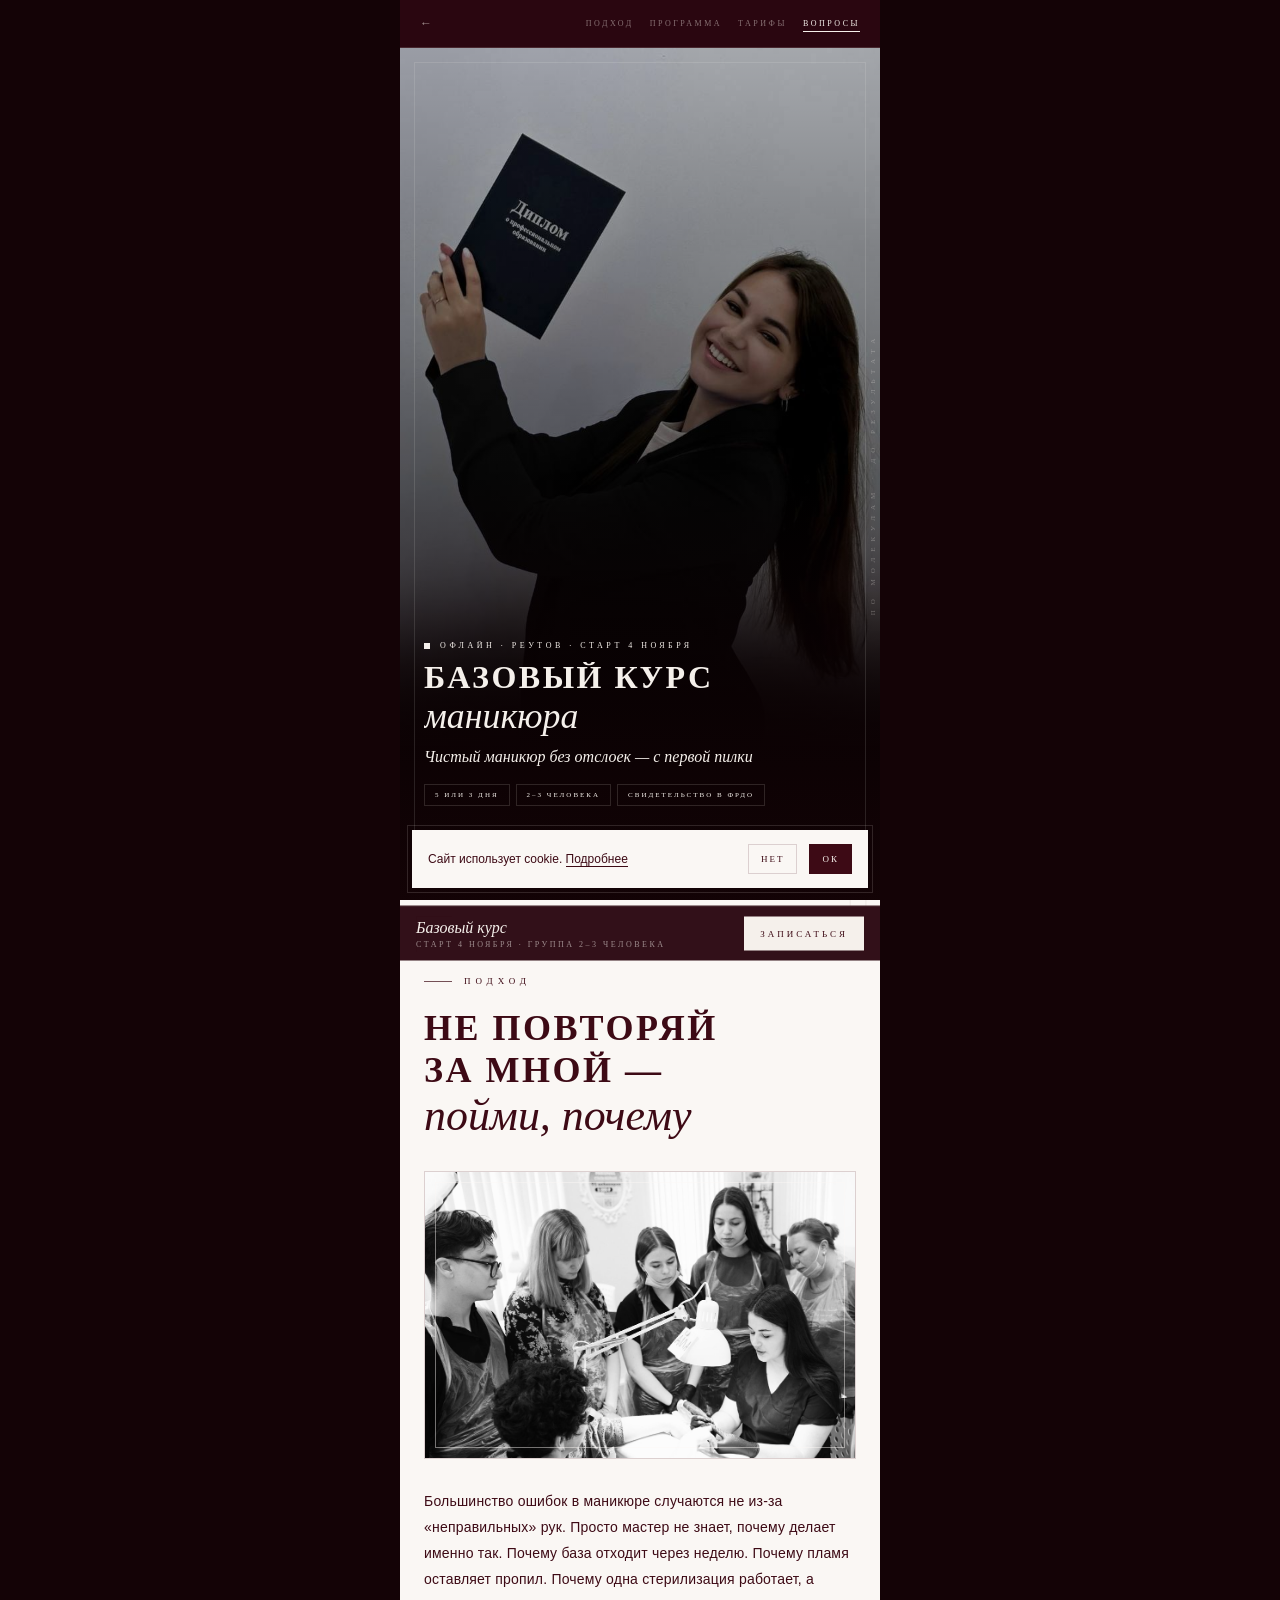
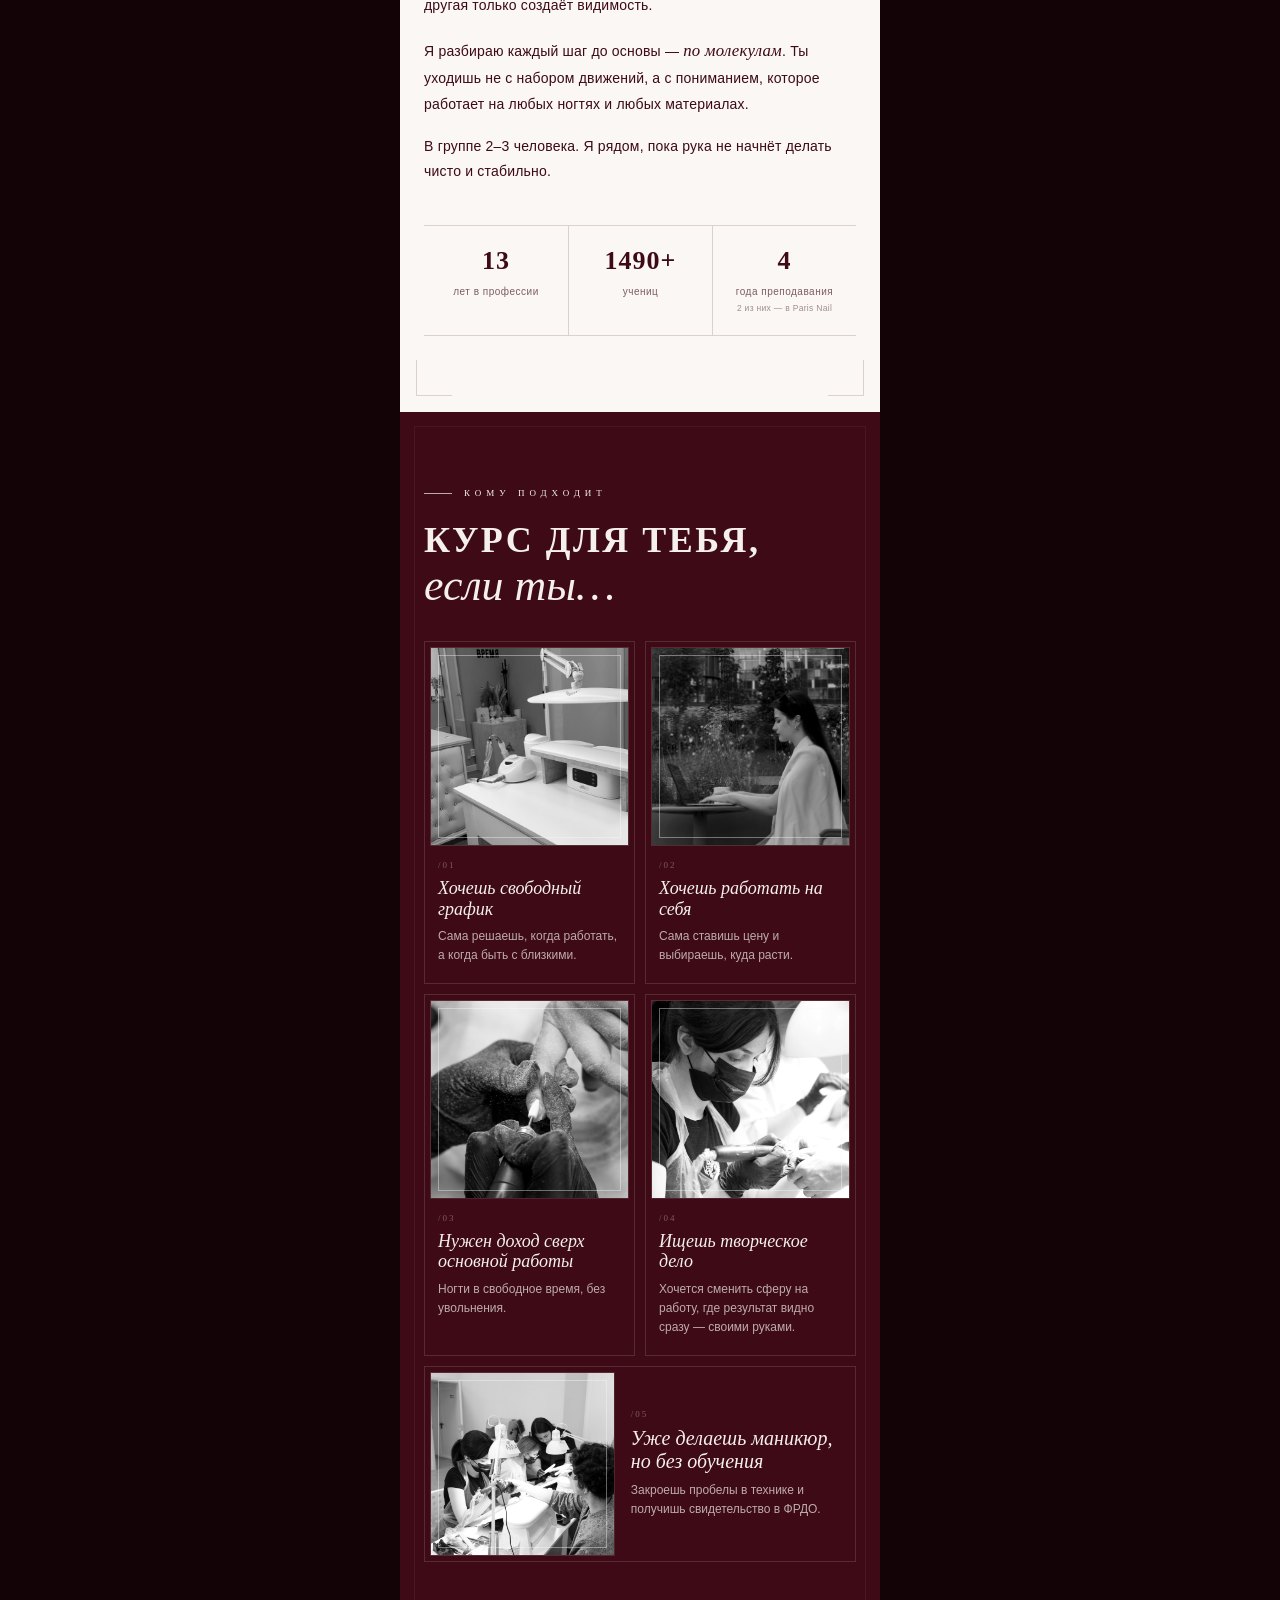
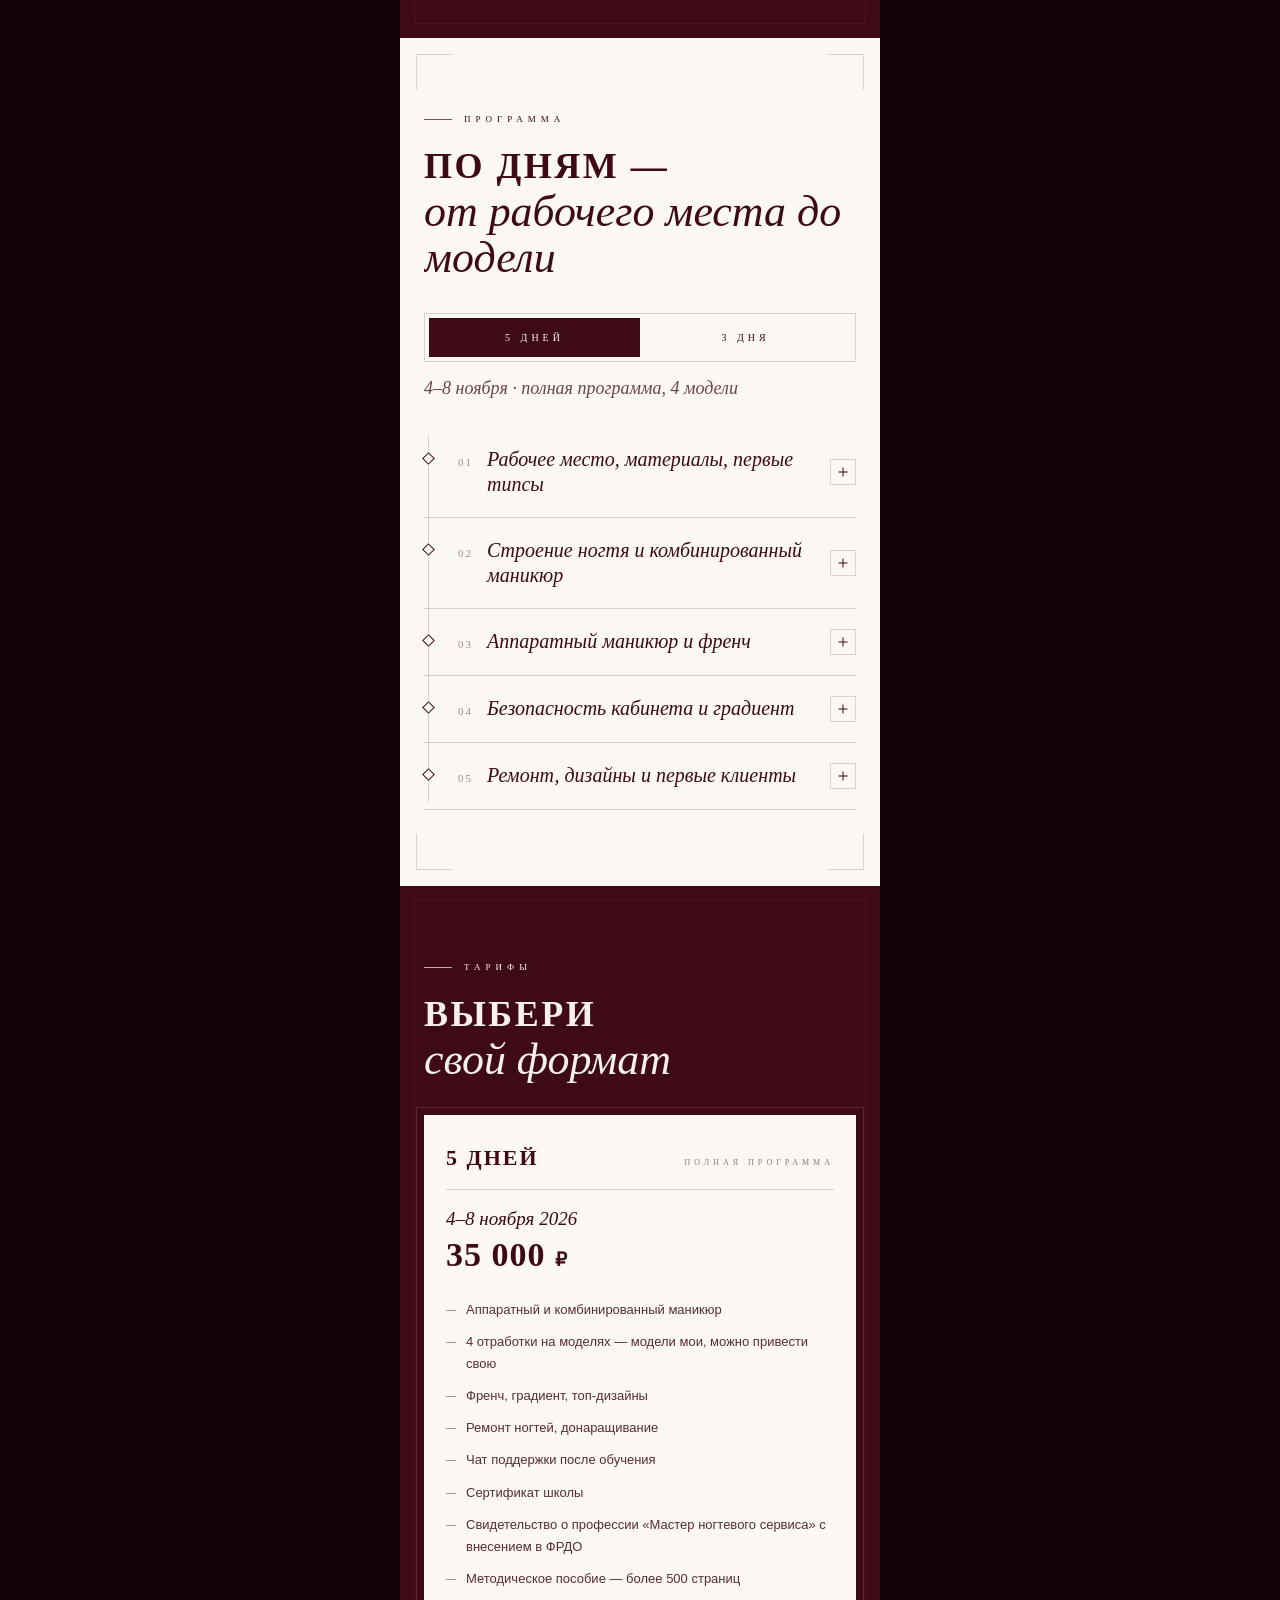
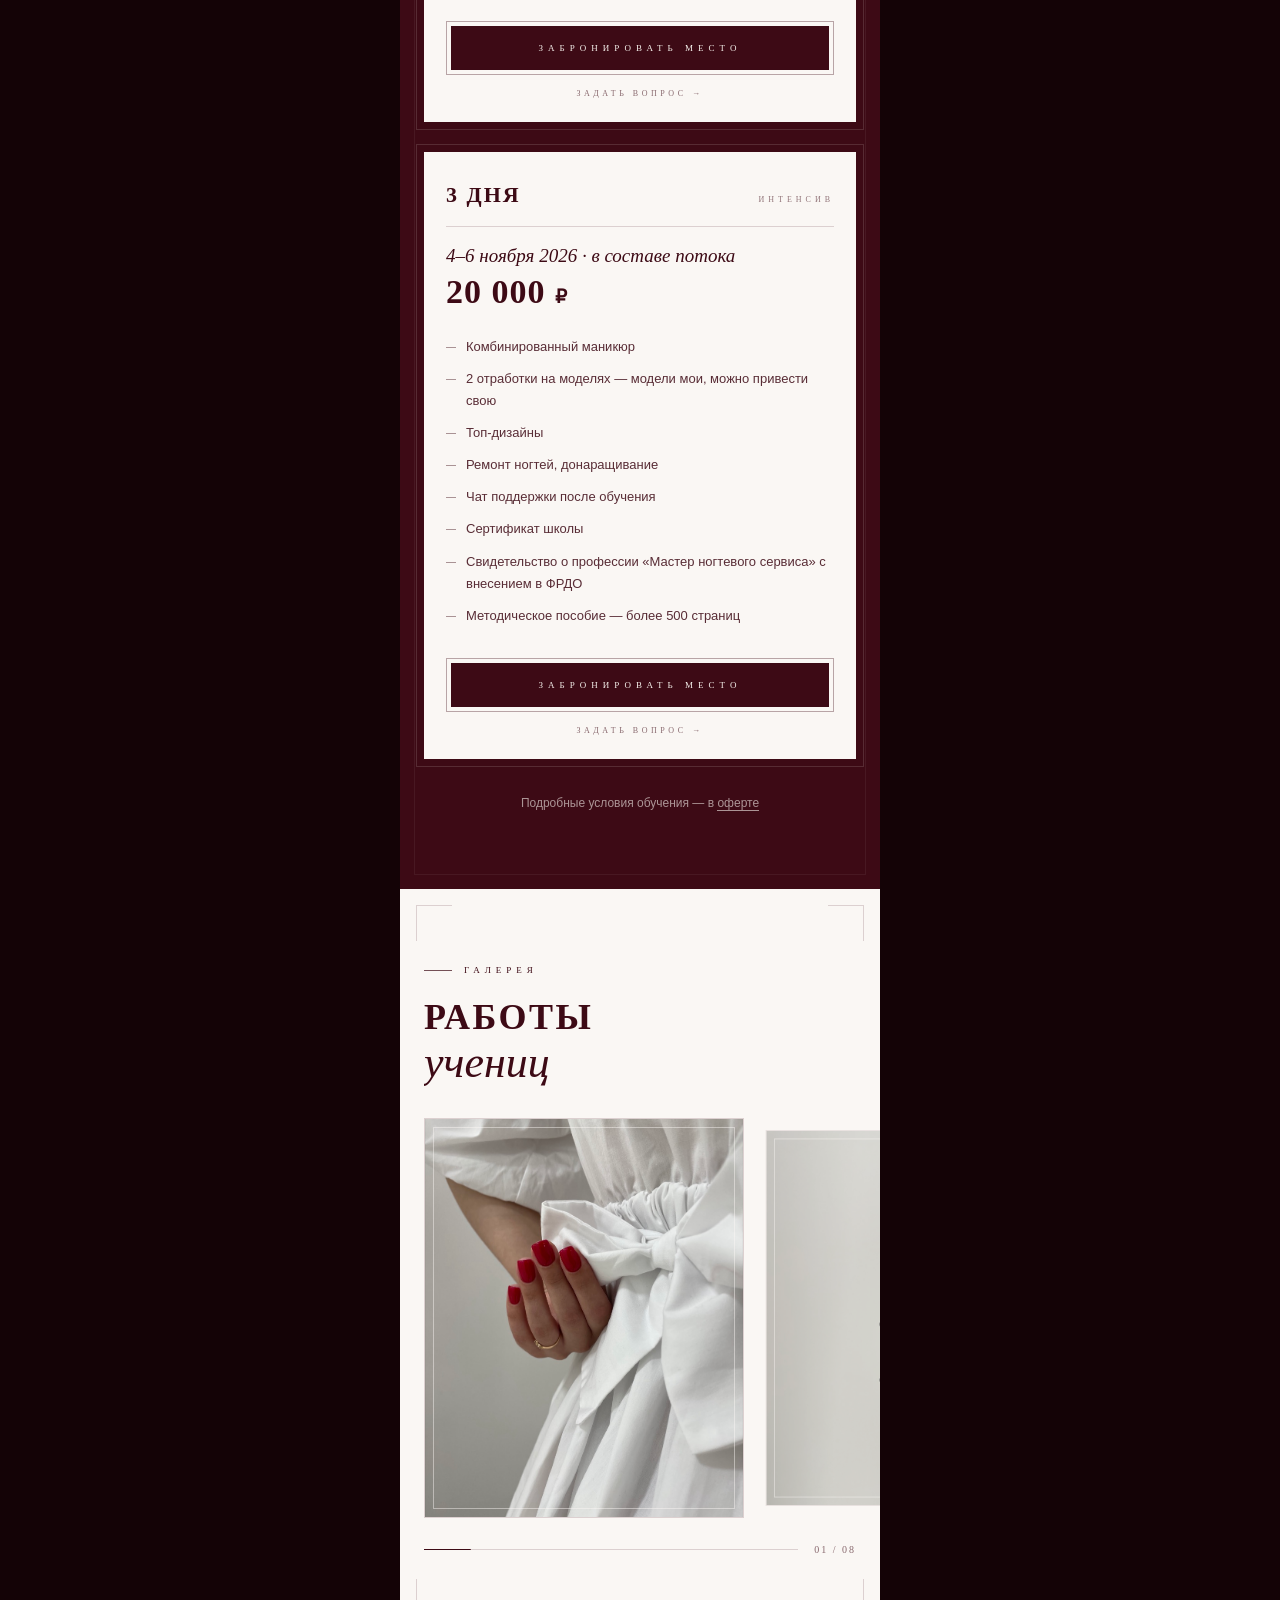
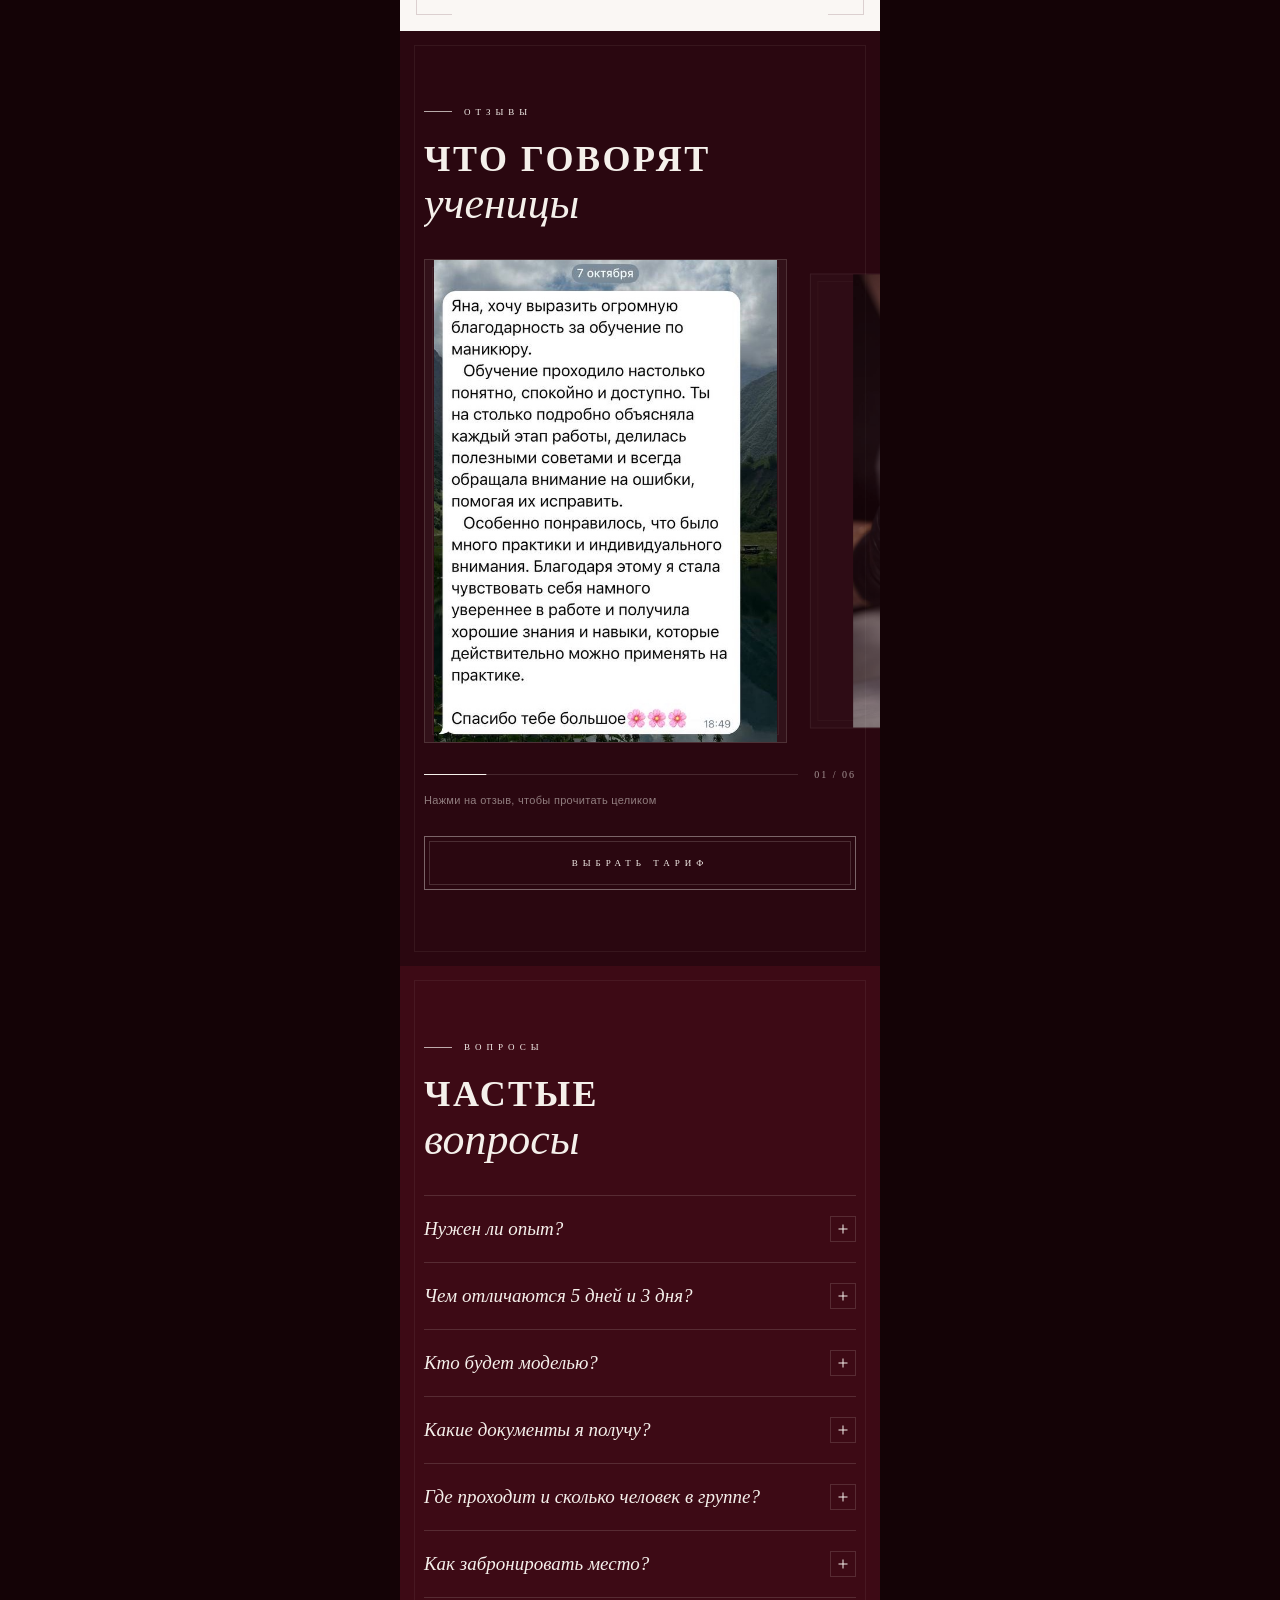
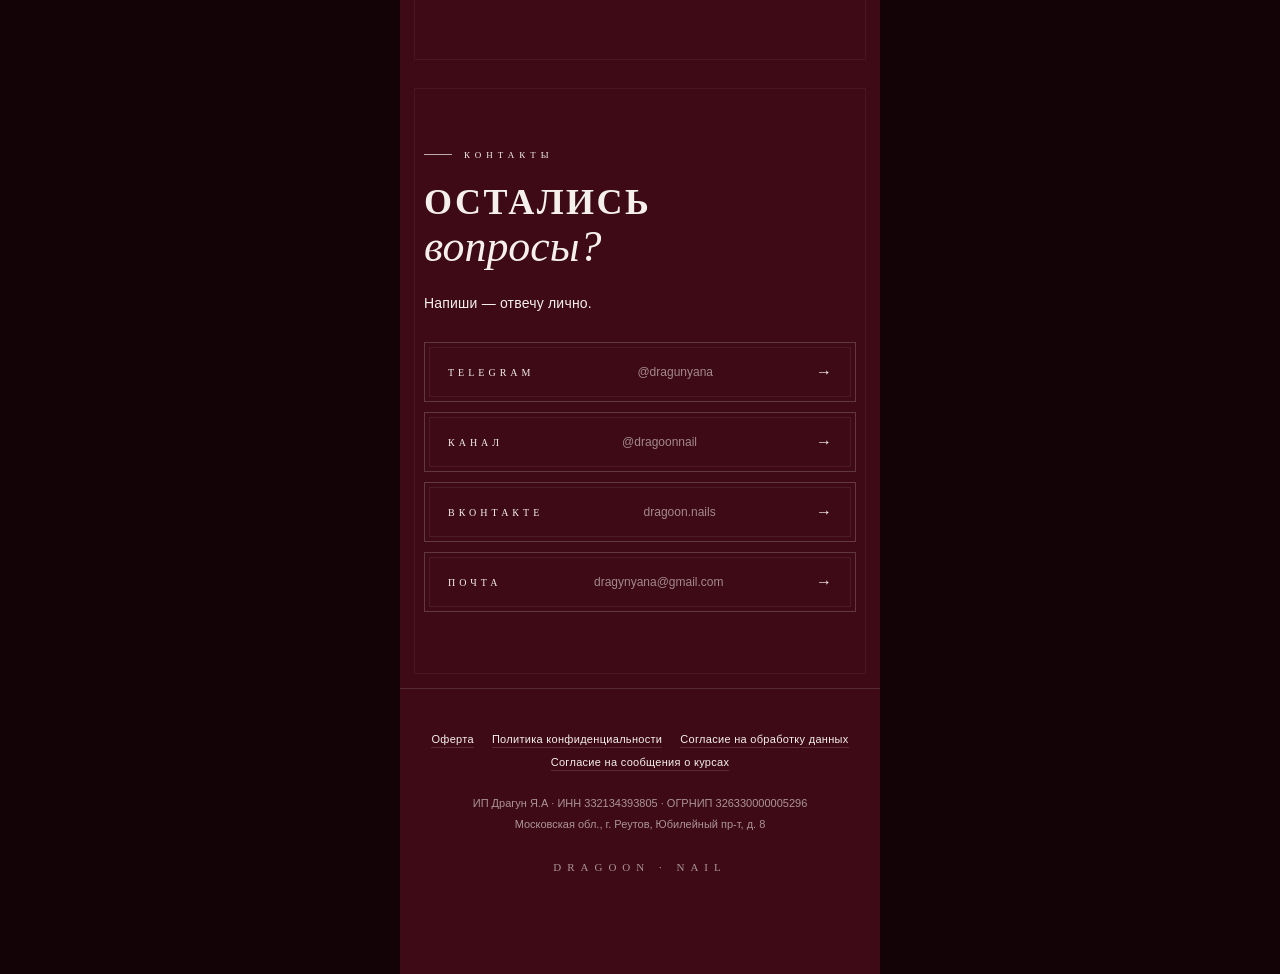
==== commit 2dcfe4ce: "Главная: новый портрет и анимации шапки; базовый курс: 4 года преподавания Co-Authored-By: Claude Op" ====
--- a/bazovyj-kurs.html
+++ b/bazovyj-kurs.html
@@ -210,6 +210,7 @@
     .fact + .fact { border-left: 1px solid var(--line-l); }
     .fact__num { font-family: var(--font-display); font-weight: 600; font-size: 26px; letter-spacing: 1px; line-height: 1; }
     .fact__label { margin-top: 10px; font-size: 10px; line-height: 1.5; letter-spacing: 0.5px; opacity: 0.65; }
+    .fact__small { margin-top: 4px; font-size: 8.5px; line-height: 1.4; letter-spacing: 0.3px; opacity: 0.45; }
 
     /* ─── 3. КОМУ ПОДХОДИТ: квадраты с фото ─── */
     .num { flex-shrink: 0; min-width: 30px; font-family: var(--font-display); font-size: 11px; letter-spacing: 2px; opacity: 0.35; }
@@ -437,7 +438,7 @@
     <div class="facts">
       <div class="fact" data-r><p class="fact__num"><span data-count="13">13</span></p><p class="fact__label">лет в&nbsp;профессии</p></div>
       <div class="fact" data-r style="--d:.12s"><p class="fact__num"><span data-count="1500">1500</span>+</p><p class="fact__label">учениц</p></div>
-      <div class="fact" data-r style="--d:.24s"><p class="fact__num"><span data-count="2">2</span></p><p class="fact__label">года преподавала в&nbsp;Paris Nail</p></div>
+      <div class="fact" data-r style="--d:.24s"><p class="fact__num"><span data-count="4">4</span></p><p class="fact__label">года преподавания</p><p class="fact__small">2 из них — в&nbsp;Paris Nail</p></div>
     </div>
   </section>
 
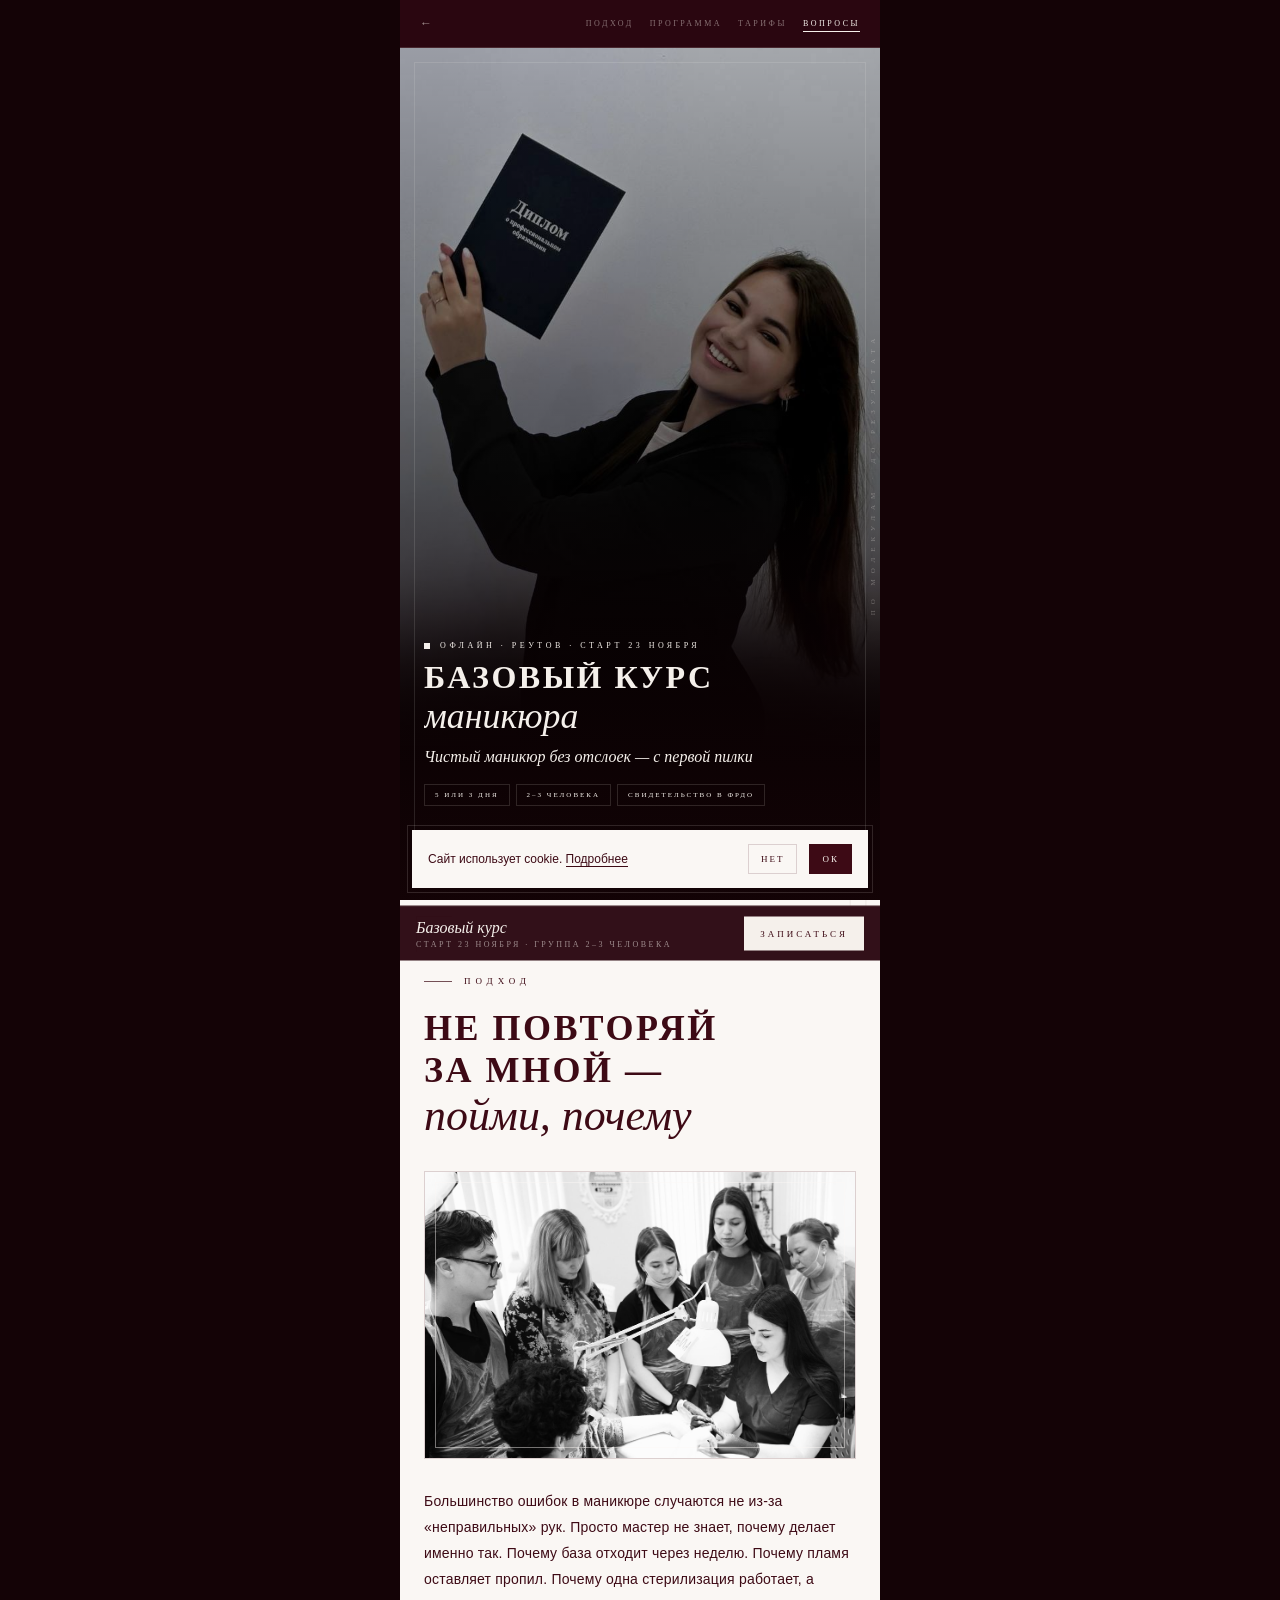
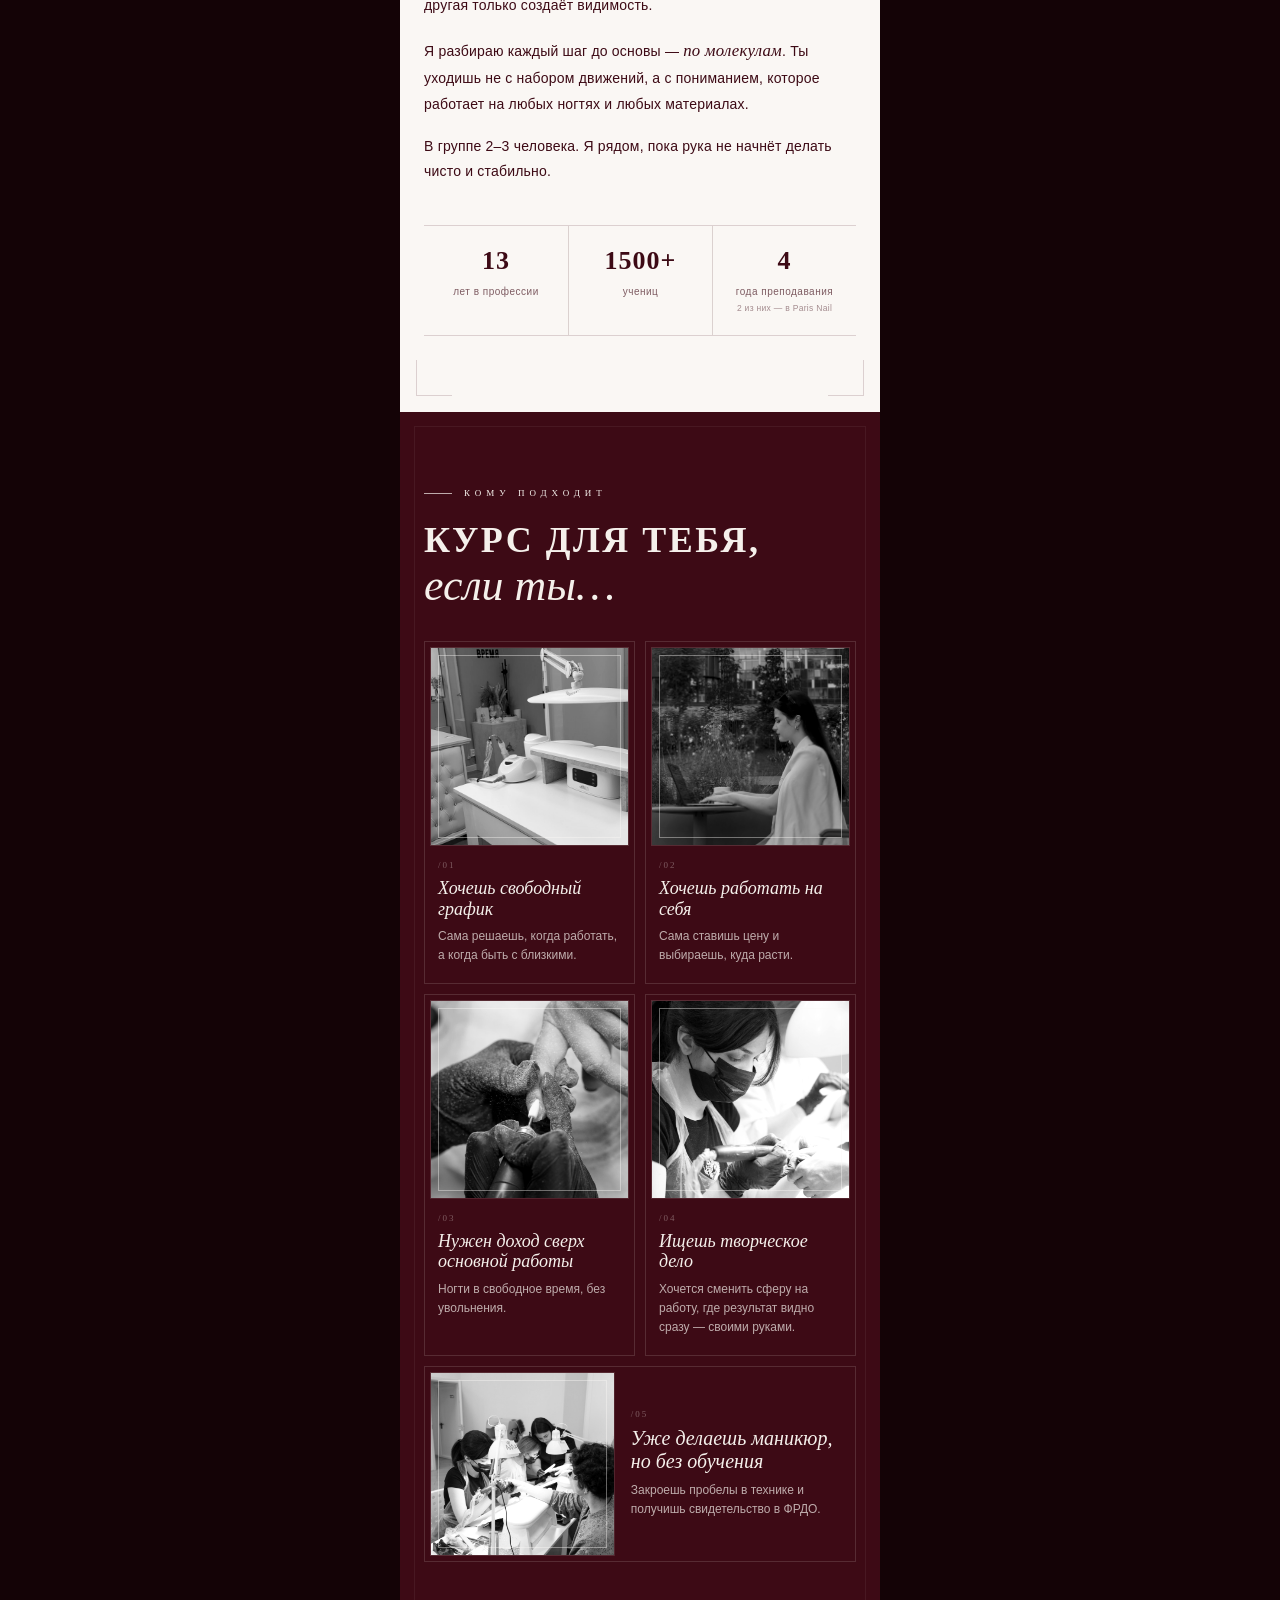
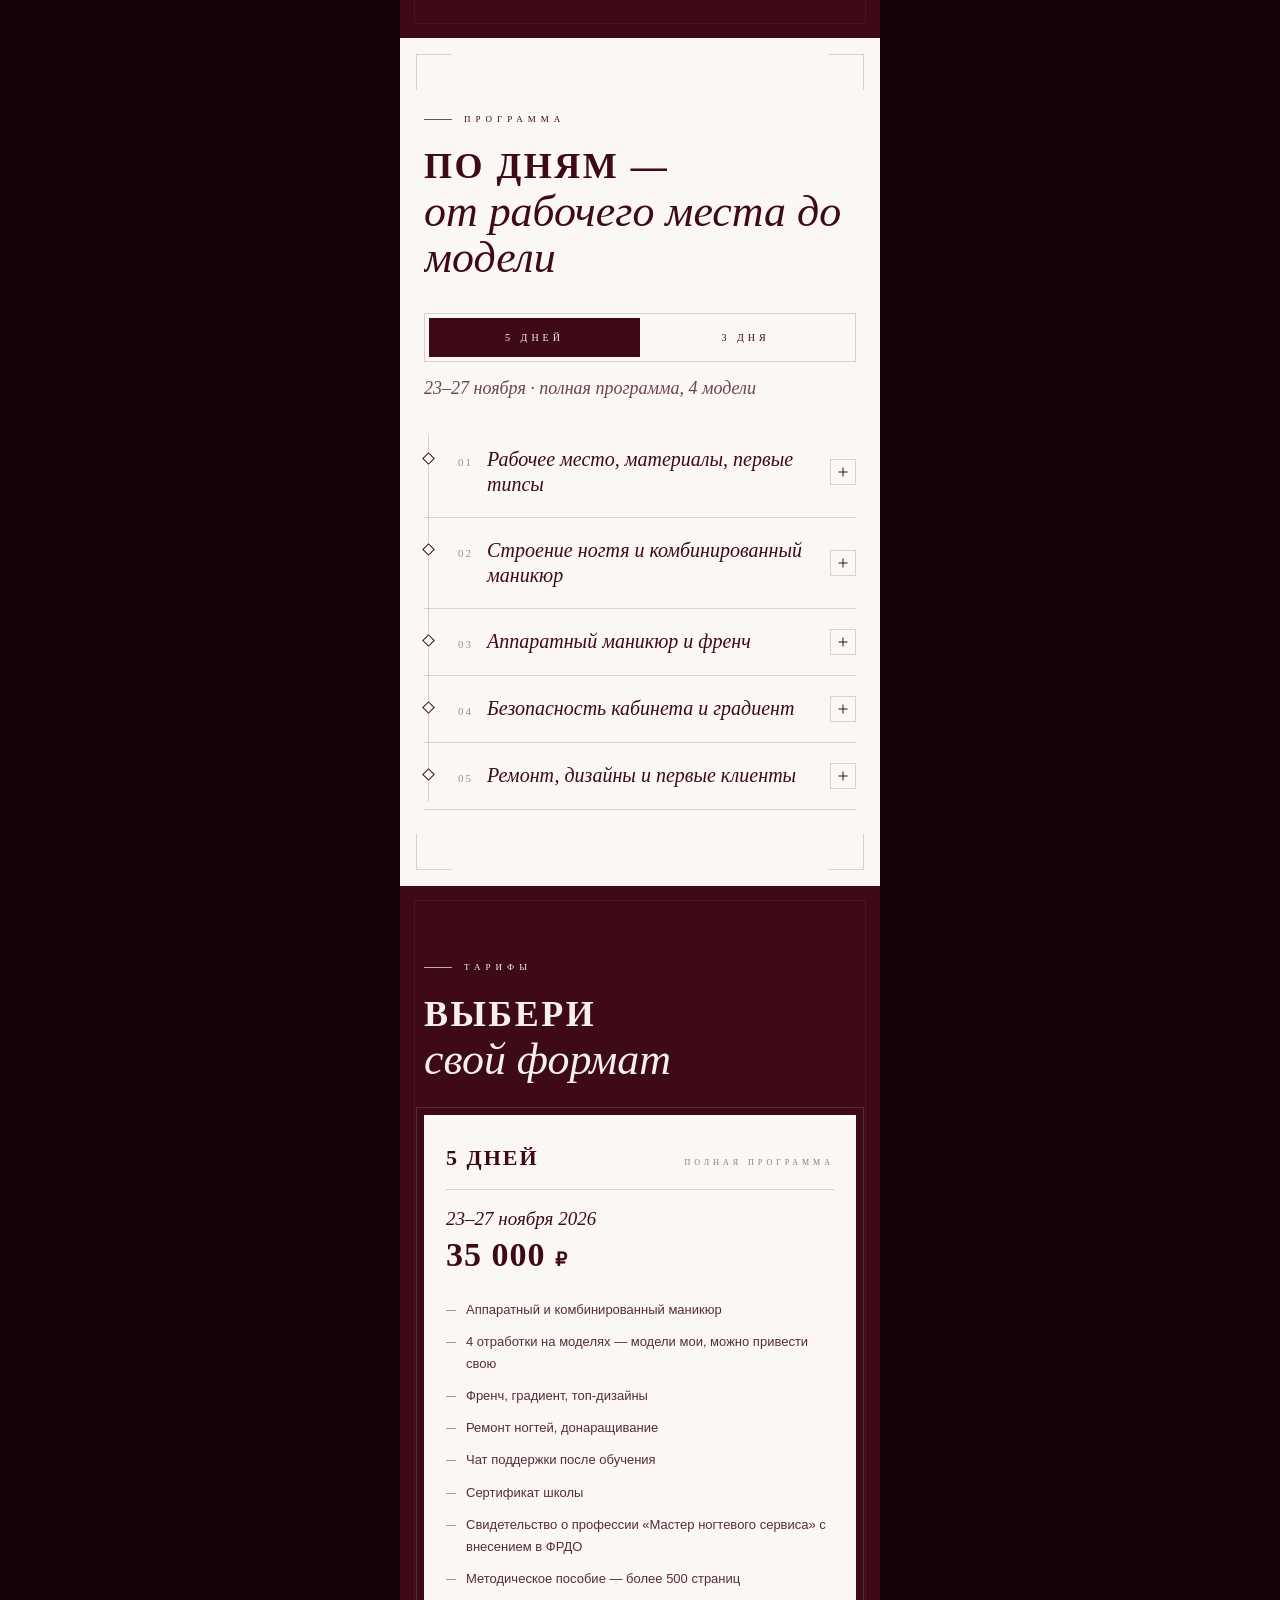
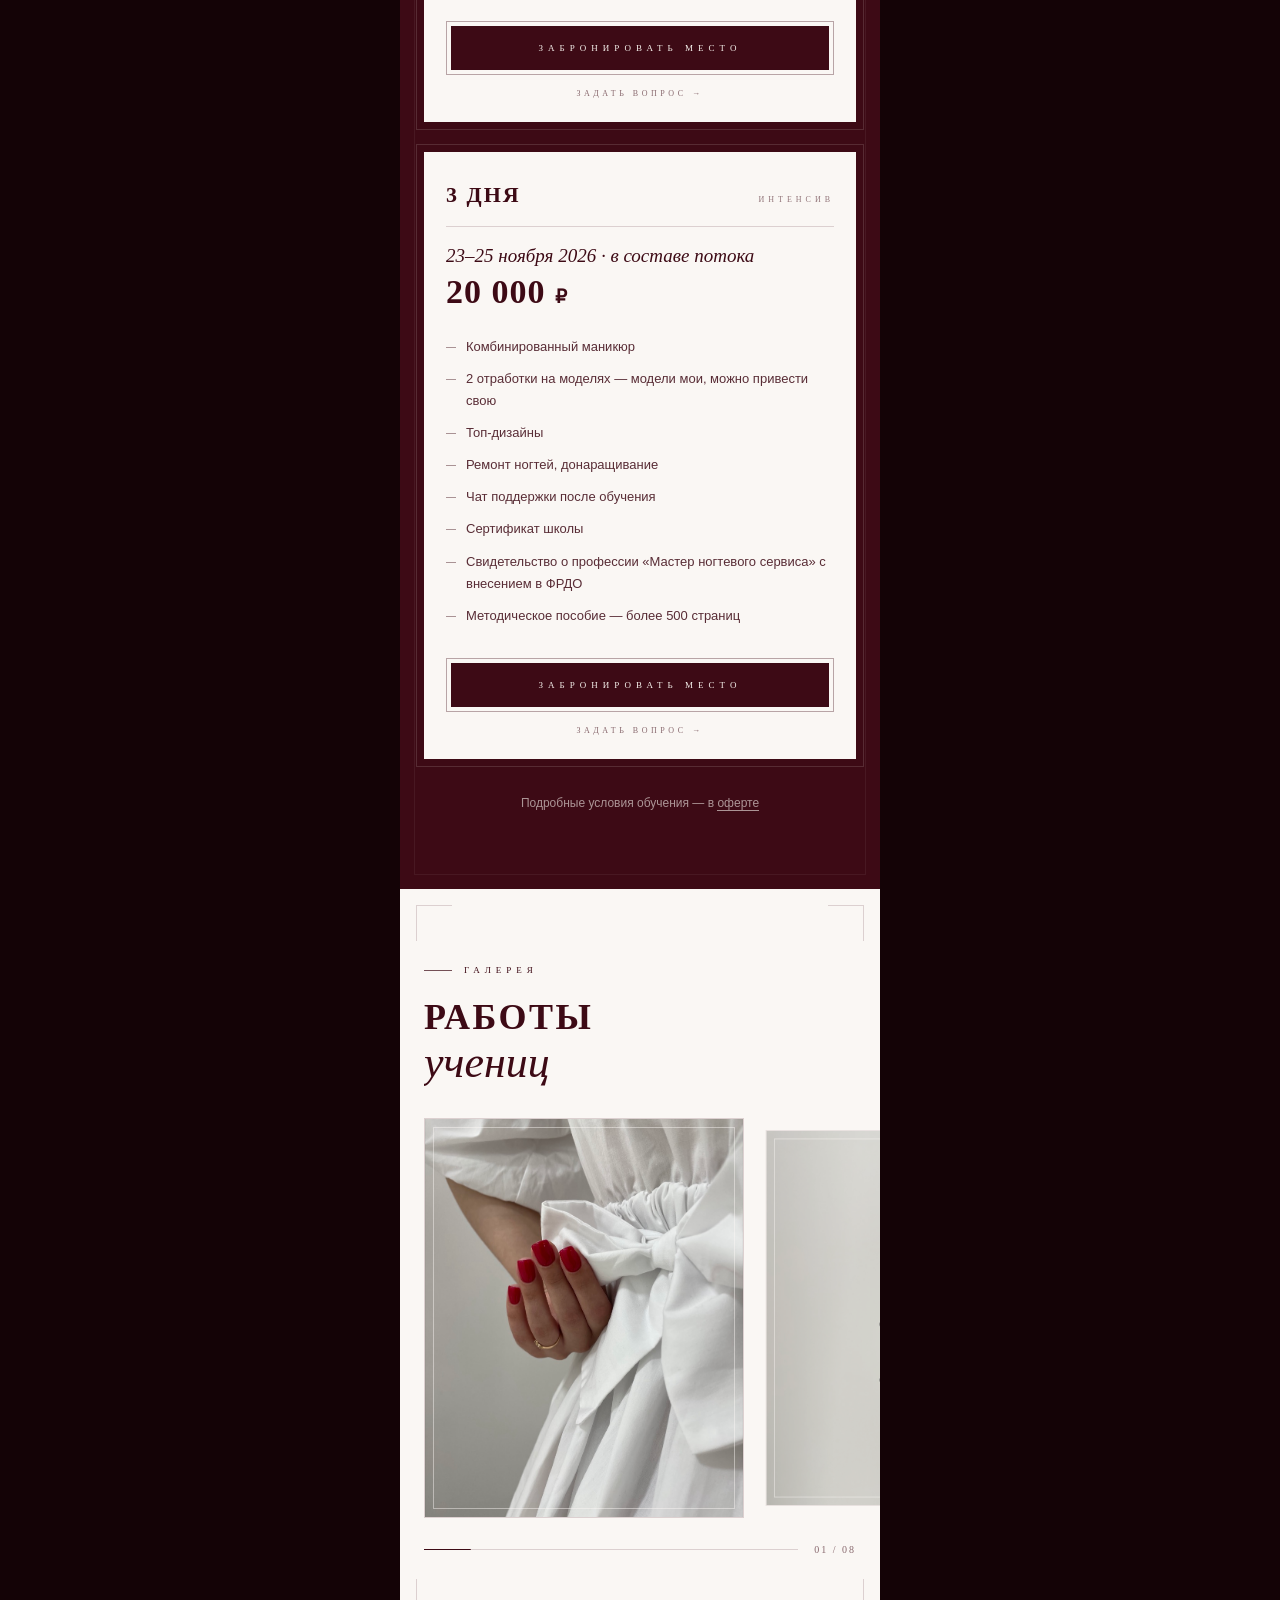
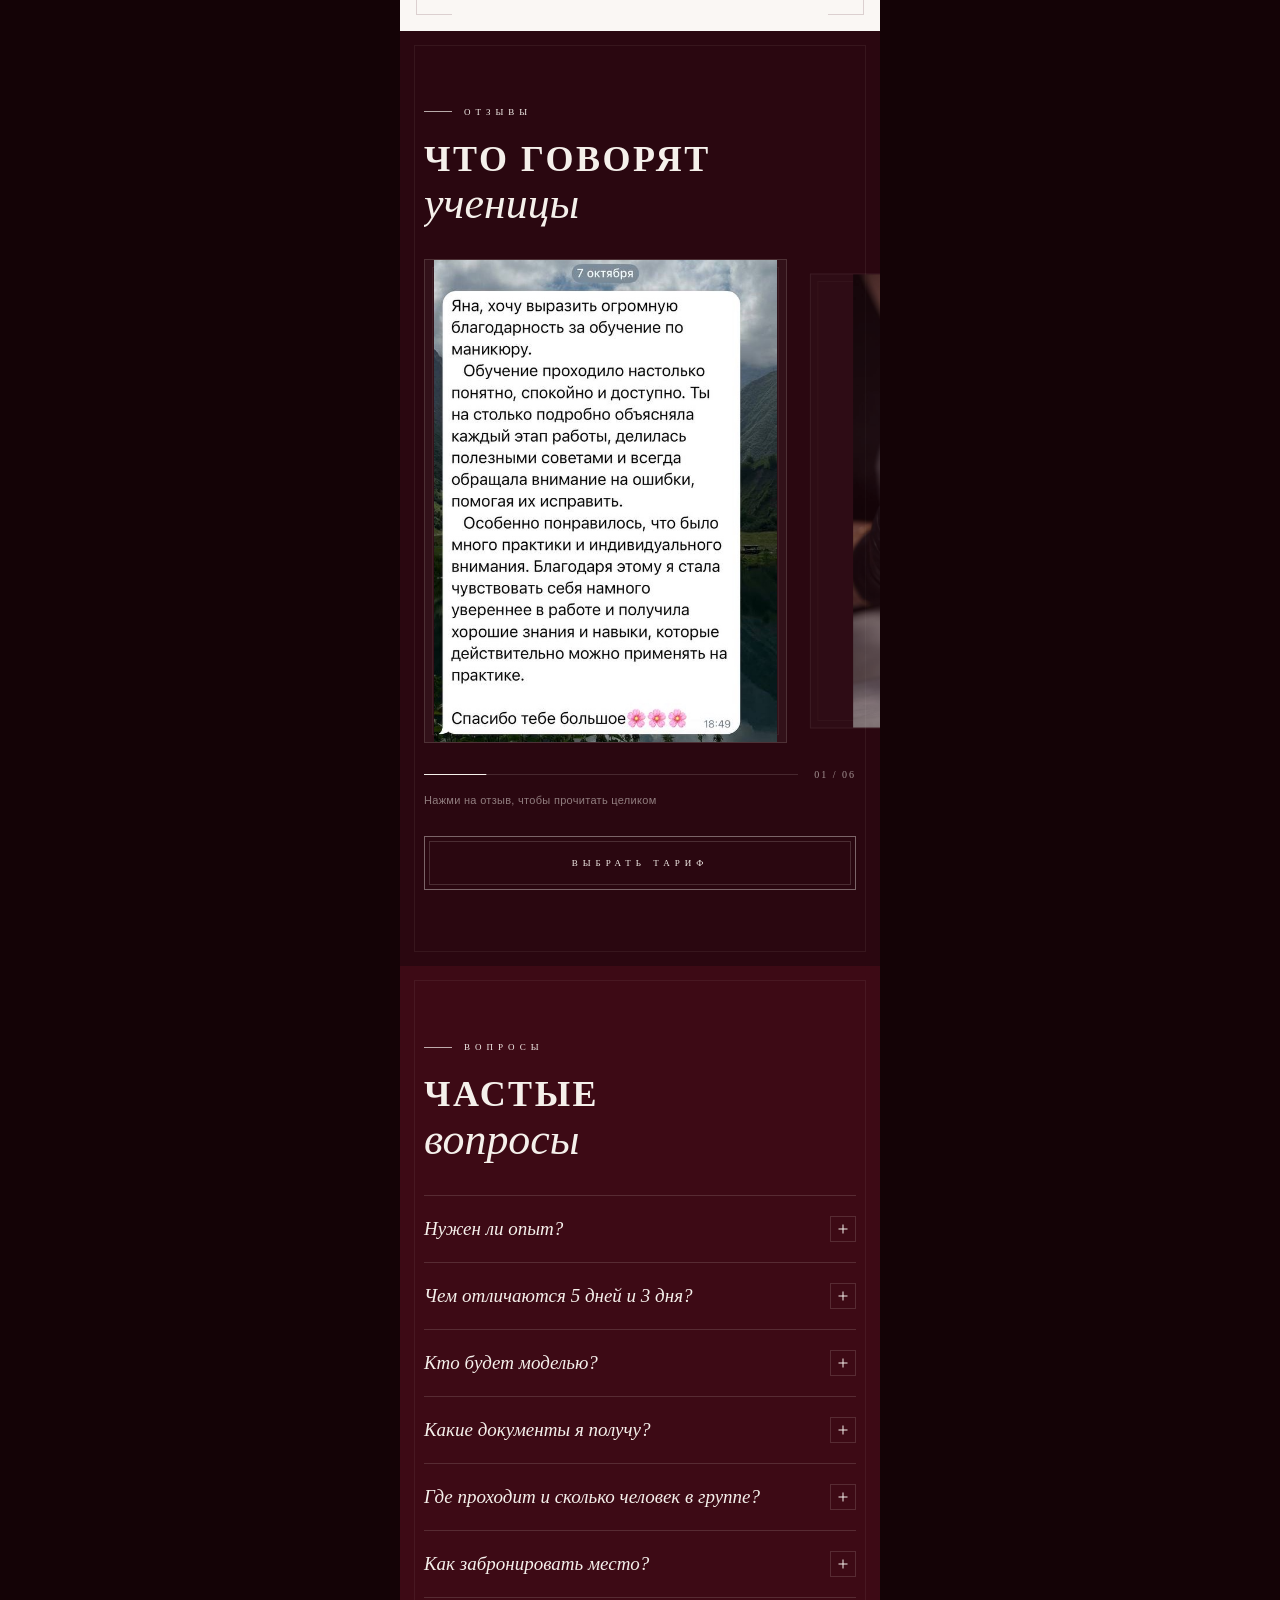
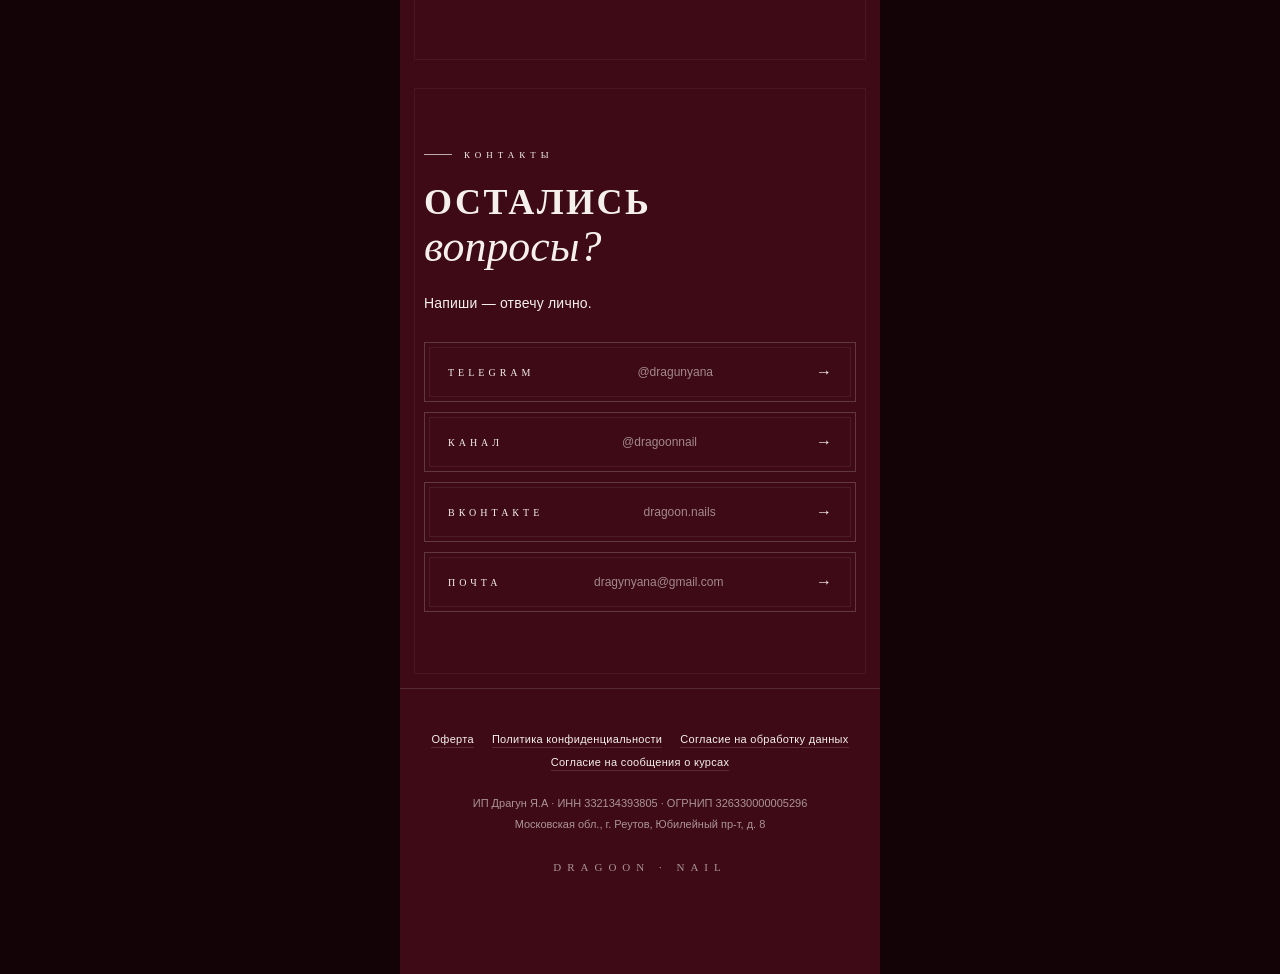
==== commit 6ce8e166: "Обновить старт базового курса на 23 ноября" ====
--- a/bazovyj-kurs.html
+++ b/bazovyj-kurs.html
@@ -4,7 +4,7 @@
   <meta charset="UTF-8">
   <meta name="viewport" content="width=device-width, initial-scale=1.0, viewport-fit=cover">
   <title>Базовый курс маникюра — DRAGOON.NAIL</title>
-  <meta name="description" content="Офлайн-курс маникюра с нуля в Реутове. 5 или 3 дня, группа 2–3 человека, свидетельство с внесением в ФРДО. Старт 4 ноября.">
+  <meta name="description" content="Офлайн-курс маникюра с нуля в Реутове. 5 или 3 дня, группа 2–3 человека, свидетельство с внесением в ФРДО. Старт 23 ноября.">
   <meta name="theme-color" content="#2A0710">
   <link rel="stylesheet" href="fonts/local-fonts.css">
   <script>document.documentElement.classList.add('js')</script>
@@ -407,7 +407,7 @@
     <span class="hero__vert">ПО МОЛЕКУЛАМ · ДО РЕЗУЛЬТАТА</span>
     <!-- ▼ ФОТО ШАПКИ: hero.jpg (прежнее фото с главной) ▼ -->
     <div class="hero__photo ph" data-r><img src="hero.jpg" alt="Яна Драгун"></div>
-    <p class="hero__tag" data-r style="--d:.3s"><i></i>Офлайн · Реутов · Старт 4 ноября</p>
+    <p class="hero__tag" data-r style="--d:.3s"><i></i>Офлайн · Реутов · Старт 23 ноября</p>
     <h1 class="hero__title">
       <span class="mask"><span style="--d:.35s; white-space: nowrap">Базовый курс</span></span>
       <span class="mask"><span class="italic" style="--d:.55s">маникюра</span></span>
@@ -490,7 +490,7 @@
       <button type="button" role="tab" aria-selected="true" aria-controls="p5" data-tab="p5">5 дней</button>
       <button type="button" role="tab" aria-selected="false" aria-controls="p3" data-tab="p3">3 дня</button>
     </div>
-    <p class="tabs__note" id="tabNote">4–8 ноября · полная программа, 4 модели</p>
+    <p class="tabs__note" id="tabNote">23–27 ноября · полная программа, 4 модели</p>
 
     <!-- 5 ДНЕЙ -->
     <div class="tl" id="p5" role="tabpanel">
@@ -646,7 +646,7 @@
       <!-- ▼ ТАРИФ: 5 ДНЕЙ — даты и цена ▼ -->
       <article class="plan" data-r>
         <div class="plan__top"><p class="plan__days">5 дней</p><p class="plan__tag">Полная программа</p></div>
-        <p class="plan__date">4–8 ноября 2026</p>
+        <p class="plan__date">23–27 ноября 2026</p>
         <p class="plan__price">35 000 <small>₽</small></p>
         <ul class="dash">
           <li>Аппаратный и комбинированный маникюр</li>
@@ -664,7 +664,7 @@
       <!-- ▼ ТАРИФ: 3 ДНЯ — даты и цена ▼ -->
       <article class="plan" data-r>
         <div class="plan__top"><p class="plan__days">3 дня</p><p class="plan__tag">Интенсив</p></div>
-        <p class="plan__date">4–6 ноября 2026 · в составе потока</p>
+        <p class="plan__date">23–25 ноября 2026 · в составе потока</p>
         <p class="plan__price">20 000 <small>₽</small></p>
         <ul class="dash">
           <li>Комбинированный маникюр</li>
@@ -811,7 +811,7 @@
 
   <!-- ─── ПЛАВАЮЩАЯ КНОПКА ─── -->
   <div class="sticky-cta" id="stickyCta">
-    <p>Базовый курс<small>Старт 4 ноября · группа 2–3 человека</small></p>
+    <p>Базовый курс<small>Старт 23 ноября · группа 2–3 человека</small></p>
     <a href="#tarif">Записаться</a>
   </div>
 
@@ -895,7 +895,7 @@
 
     // ─── Вкладки программы ───
     const tabs = document.querySelector('.tabs');
-    const notes = { p5: '4–8 ноября · полная программа, 4 модели', p3: '4–6 ноября · интенсив в составе потока, 2 модели' };
+    const notes = { p5: '23–27 ноября · полная программа, 4 модели', p3: '23–25 ноября · интенсив в составе потока, 2 модели' };
     tabs.addEventListener('click', e => {
       const b = e.target.closest('[data-tab]');
       if (!b || b.getAttribute('aria-selected') === 'true') return;
@@ -971,8 +971,8 @@
     // ─── Запись через Яндекс Форму: курс и даты подставляются сами ───
     const formUrl = 'https://forms.yandex.ru/u/6ad23c55c45c07b0613c7b92/?iframe=1';
     const plans = {
-      p5: { course: '9008991418219094', date: '4–8 ноября', title: 'Базовый курс · 5 дней · 35 000 ₽' },
-      p3: { course: '1792163508556', date: '4–6 ноября', title: 'Базовый курс, интенсив · 3 дня · 20 000 ₽' }
+      p5: { course: '9008991418219094', date: '23–27 ноября', title: 'Базовый курс · 5 дней · 35 000 ₽' },
+      p3: { course: '1792163508556', date: '23–25 ноября', title: 'Базовый курс, интенсив · 3 дня · 20 000 ₽' }
     };
     function openForm(key) {
       const p = plans[key];
